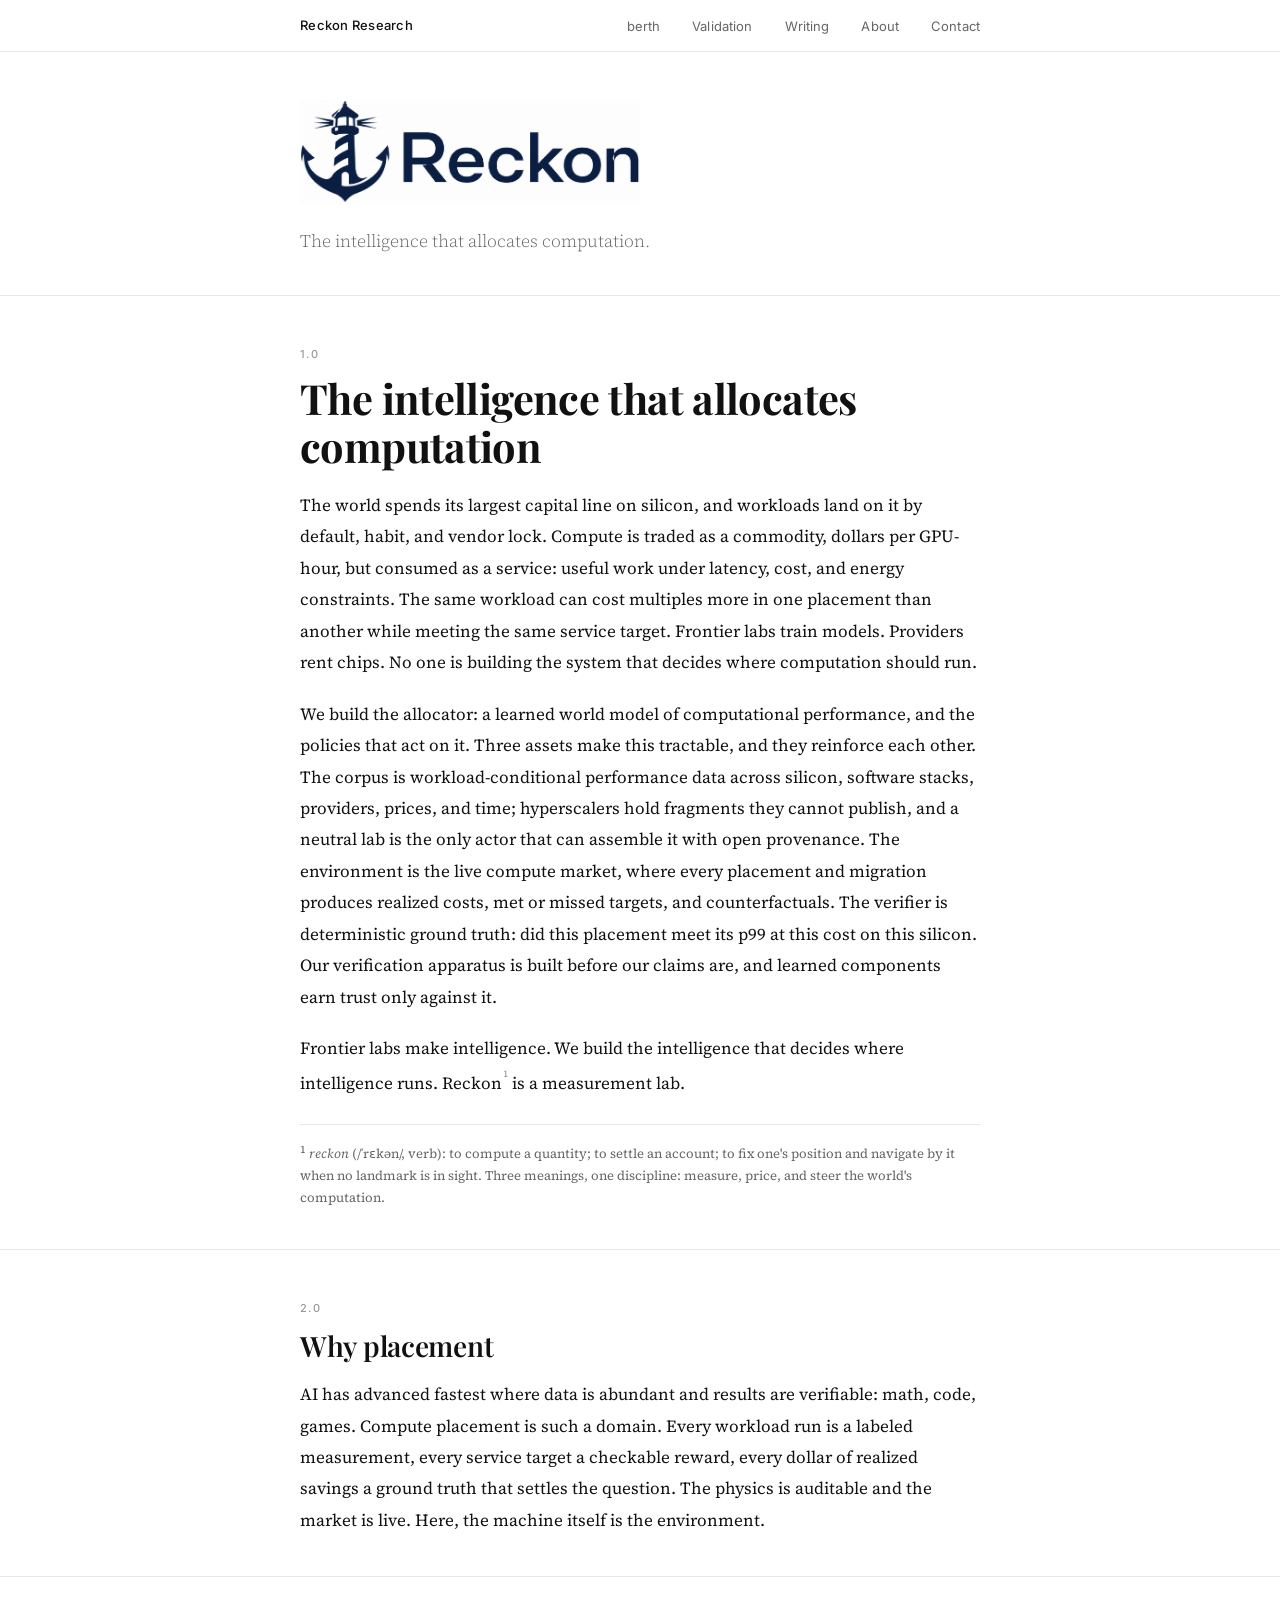
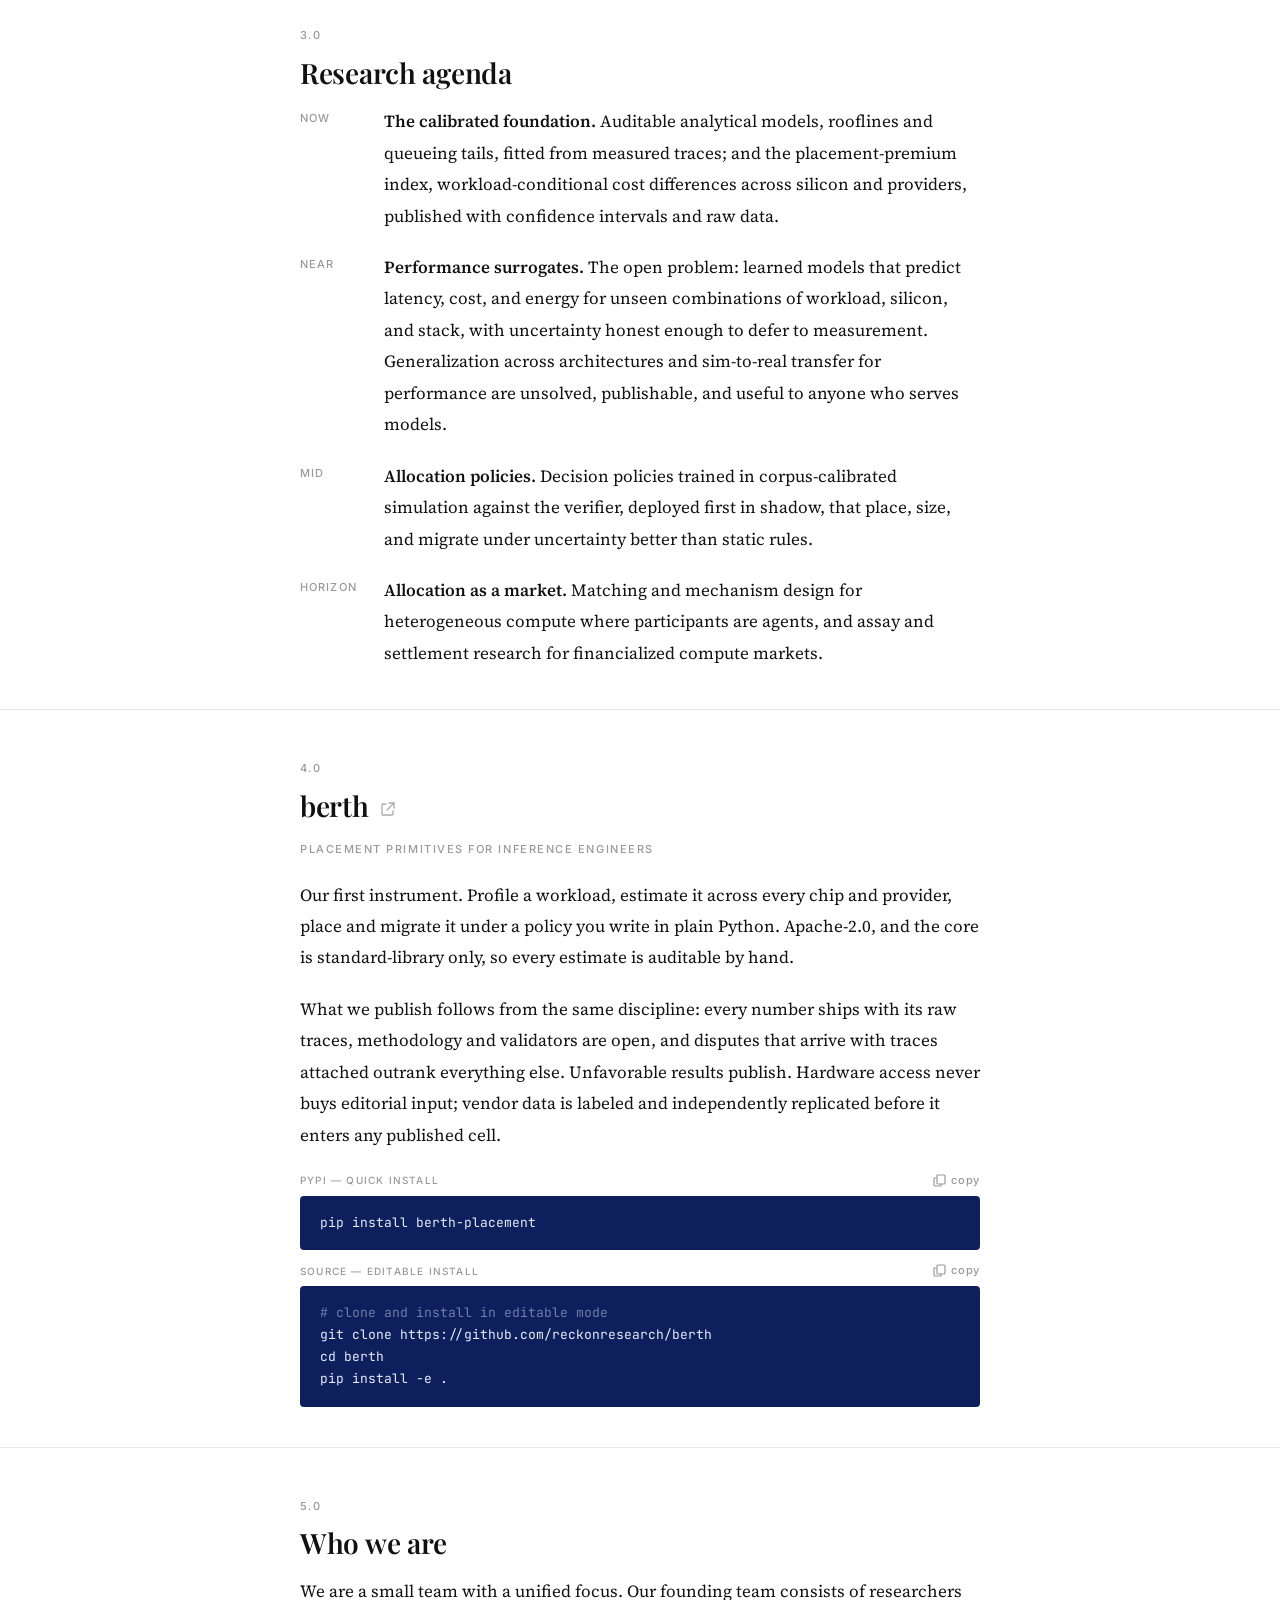
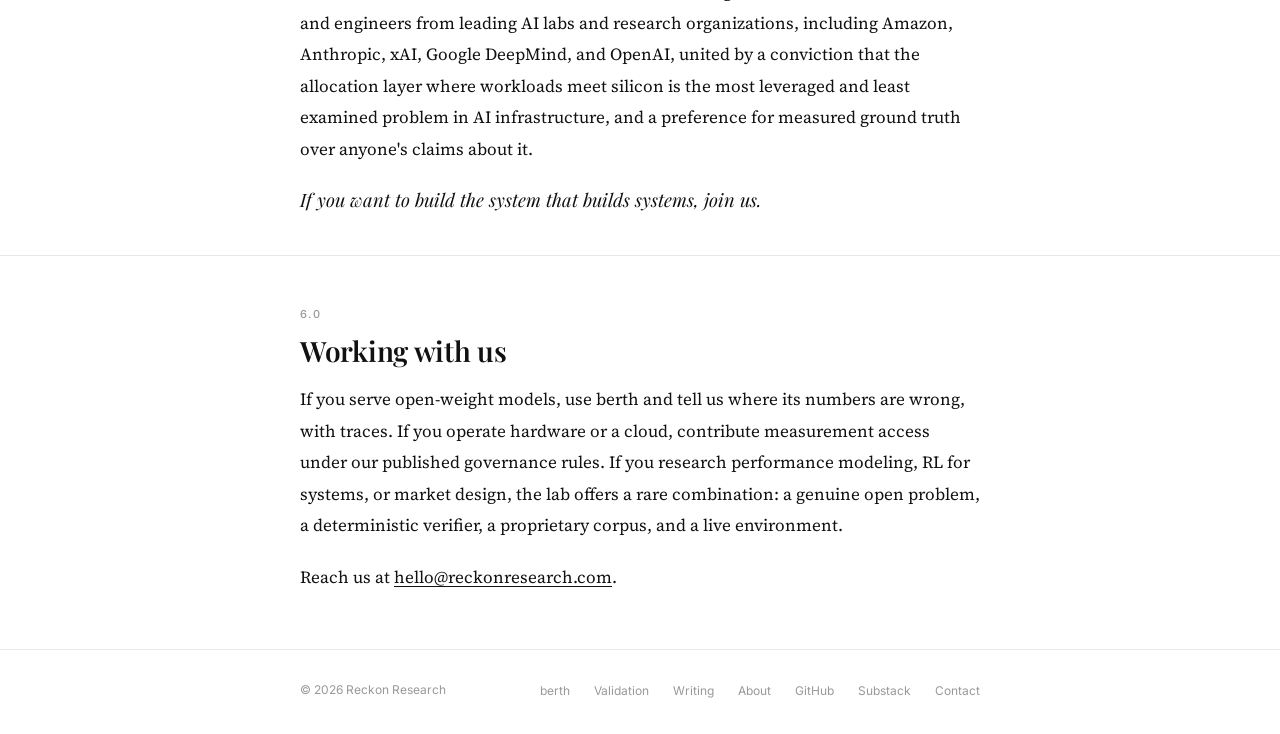
==== index.html @ d6ed519d "Add OG image (1200x630 white bg, centered logo)" ====
<!DOCTYPE html>
<html lang="en">
<head>
  <meta charset="UTF-8" />
  <meta name="viewport" content="width=device-width, initial-scale=1.0" />
  <title>Reckon Research — The intelligence that allocates computation</title>
  <meta name="description" content="Reckon Research builds the allocator: a learned world model of computational performance and the policies that act on it. We measure, price, and steer the world's computation." />
  <meta name="robots" content="index, follow" />
  <link rel="canonical" href="https://reckonresearch.com/" />

  <!-- Open Graph -->
  <meta property="og:type" content="website" />
  <meta property="og:url" content="https://reckonresearch.com/" />
  <meta property="og:title" content="Reckon Research — The intelligence that allocates computation" />
  <meta property="og:description" content="Reckon Research builds the allocator: a learned world model of computational performance and the policies that act on it." />
  <meta property="og:image" content="https://reckonresearch.com/assets/og-image.png" />
  <meta property="og:site_name" content="Reckon Research" />

  <!-- Twitter Card -->
  <meta name="twitter:card" content="summary_large_image" />
  <meta name="twitter:title" content="Reckon Research — The intelligence that allocates computation" />
  <meta name="twitter:description" content="Reckon Research builds the allocator: a learned world model of computational performance and the policies that act on it." />
  <meta name="twitter:image" content="https://reckonresearch.com/assets/og-image.png" />

  <!-- Theme color -->
  <meta name="theme-color" content="#ffffff" />

  <!-- Favicon -->
  <link rel="icon" type="image/x-icon" href="/assets/favicon.ico" />
  <link rel="icon" type="image/png" sizes="32x32" href="/assets/favicon-32.png" />
  <link rel="icon" type="image/png" sizes="16x16" href="/assets/favicon-16.png" />
  <link rel="apple-touch-icon" sizes="180x180" href="/assets/apple-touch-icon.png" />

  <!-- Stylesheet -->
  <link rel="stylesheet" href="/css/style.css" />

  <!-- JSON-LD Structured Data -->
  <script type="application/ld+json">
  {
    "@context": "https://schema.org",
    "@graph": [
      {
        "@type": "Organization",
        "@id": "https://reckonresearch.com/#organization",
        "name": "Reckon Research",
        "url": "https://reckonresearch.com/",
        "logo": {
          "@type": "ImageObject",
          "url": "https://reckonresearch.com/assets/reckon-logo.png",
          "width": 800,
          "height": 243
        },
        "description": "Reckon Research builds the allocator: a learned world model of computational performance and the policies that act on it.",
        "email": "hello@reckonresearch.com",
        "sameAs": [
          "https://github.com/reckonresearch",
          "https://reckonresearch.substack.com"
        ],
        "foundingDate": "2026",
        "knowsAbout": [
          "Compute placement",
          "AI infrastructure",
          "Machine learning systems",
          "Performance modeling",
          "Reinforcement learning for systems"
        ]
      },
      {
        "@type": "WebSite",
        "@id": "https://reckonresearch.com/#website",
        "url": "https://reckonresearch.com/",
        "name": "Reckon Research",
        "publisher": {
          "@id": "https://reckonresearch.com/#organization"
        }
      },
      {
        "@type": "WebPage",
        "@id": "https://reckonresearch.com/#webpage",
        "url": "https://reckonresearch.com/",
        "name": "Reckon Research — The intelligence that allocates computation",
        "description": "Reckon Research builds the allocator: a learned world model of computational performance and the policies that act on it.",
        "isPartOf": { "@id": "https://reckonresearch.com/#website" },
        "about": { "@id": "https://reckonresearch.com/#organization" },
        "breadcrumb": {
          "@type": "BreadcrumbList",
          "itemListElement": [
            {
              "@type": "ListItem",
              "position": 1,
              "name": "Home",
              "item": "https://reckonresearch.com/"
            }
          ]
        }
      },
      {
        "@type": "ResearchProject",
        "@id": "https://reckonresearch.com/#berth",
        "name": "berth",
        "description": "Placement primitives for inference engineers. Profile a workload, estimate it across every chip and provider, place and migrate it under a policy you write in plain Python.",
        "url": "https://github.com/reckonresearch/berth",
        "license": "https://www.apache.org/licenses/LICENSE-2.0",
        "creator": { "@id": "https://reckonresearch.com/#organization" }
      }
    ]
  }
  </script>
</head>

<body>
  <!-- Skip to content -->
  <a class="skip-link" href="#main-content">Skip to main content</a>

  <!-- Sticky horizontal nav -->
  <nav class="site-nav" aria-label="Site navigation">
    <div class="nav-inner">
      <a href="/" class="nav-brand" aria-label="Reckon Research home">Reckon Research</a>
      <ul class="nav-links" role="list">
        <li><a href="/berth/">berth</a></li>
        <li><a href="/validation/">Validation</a></li>
        <li><a href="/writing/">Writing</a></li>
        <li><a href="/about/">About</a></li>
        <li><a href="/contact/">Contact</a></li>
      </ul>
      <!-- Hamburger for mobile -->
      <button
        class="nav-hamburger"
        id="hamburger-btn"
        aria-label="Open navigation"
        aria-expanded="false"
        aria-controls="mobile-nav-overlay"
      >
        <svg id="icon-menu" width="22" height="22" viewBox="0 0 22 22" fill="none" aria-hidden="true">
          <line x1="3" y1="6" x2="19" y2="6" stroke="currentColor" stroke-width="1.5" stroke-linecap="round"/>
          <line x1="3" y1="11" x2="19" y2="11" stroke="currentColor" stroke-width="1.5" stroke-linecap="round"/>
          <line x1="3" y1="16" x2="19" y2="16" stroke="currentColor" stroke-width="1.5" stroke-linecap="round"/>
        </svg>
        <svg id="icon-close" width="22" height="22" viewBox="0 0 22 22" fill="none" aria-hidden="true" style="display:none">
          <line x1="4" y1="4" x2="18" y2="18" stroke="currentColor" stroke-width="1.5" stroke-linecap="round"/>
          <line x1="18" y1="4" x2="4" y2="18" stroke="currentColor" stroke-width="1.5" stroke-linecap="round"/>
        </svg>
      </button>
    </div>
  </nav>

  <!-- Mobile nav overlay -->
  <div id="mobile-nav-overlay" class="mobile-nav-overlay" aria-hidden="true">
    <ul class="mobile-nav-links" role="list">
      <li><a href="/berth/">berth</a></li>
      <li><a href="/validation/">Validation</a></li>
      <li><a href="/writing/">Writing</a></li>
      <li><a href="/about/">About</a></li>
      <li><a href="/contact/">Contact</a></li>
    </ul>
  </div>

  <!-- Main content -->
  <main id="main-content">

    <!-- Hero: full Reckon Research logo + mark as large hero element -->
    <div class="page-wrap">
      <div class="home-hero fade-section">
        <img
          src="/assets/reckon-logo.png"
          alt="Reckon Research"
          class="hero-logo"
          width="340"
          height="103"
        />
        <p class="hero-tagline">The intelligence that allocates computation.</p>
      </div>
    </div>

    <hr class="section-divider" />

    <!-- 1.0 Reckon Research -->
    <div class="page-wrap">
      <section id="sec-1" aria-labelledby="heading-1" class="section fade-section">
        <span class="section-label" aria-hidden="true">1.0</span>
        <h1 id="heading-1">The intelligence that allocates computation</h1>
        <div class="body-text">
          <p>The world spends its largest capital line on silicon, and workloads land on it by default, habit, and vendor lock. Compute is traded as a commodity, dollars per GPU-hour, but consumed as a service: useful work under latency, cost, and energy constraints. The same workload can cost multiples more in one placement than another while meeting the same service target. Frontier labs train models. Providers rent chips. No one is building the system that decides where computation should run.</p>
          <p>We build the allocator: a learned world model of computational performance, and the policies that act on it. Three assets make this tractable, and they reinforce each other. The corpus is workload-conditional performance data across silicon, software stacks, providers, prices, and time; hyperscalers hold fragments they cannot publish, and a neutral lab is the only actor that can assemble it with open provenance. The environment is the live compute market, where every placement and migration produces realized costs, met or missed targets, and counterfactuals. The verifier is deterministic ground truth: did this placement meet its p99 at this cost on this silicon. Our verification apparatus is built before our claims are, and learned components earn trust only against it.</p>
          <p>Frontier labs make intelligence. We build the intelligence that decides where intelligence runs. Reckon<sup><a href="#fn-1" class="footnote-ref" aria-label="Footnote 1: definition of reckon">1</a></sup> is a measurement lab.</p>
        </div>

        <aside id="fn-1" aria-label="Footnote 1" class="footnote-block">
          <p><sup aria-hidden="true">1</sup> <em>reckon</em> (/&#x02C8;r&#x025B;k&#x0259;n/, verb): to compute a quantity; to settle an account; to fix one's position and navigate by it when no landmark is in sight. Three meanings, one discipline: measure, price, and steer the world's computation.</p>
        </aside>
      </section>
    </div>

    <hr class="section-divider" />

    <!-- 2.0 Why placement -->
    <div class="page-wrap">
      <section id="sec-2" aria-labelledby="heading-2" class="section fade-section">
        <span class="section-label" aria-hidden="true">2.0</span>
        <h2 id="heading-2">Why placement</h2>
        <div class="body-text">
          <p>AI has advanced fastest where data is abundant and results are verifiable: math, code, games. Compute placement is such a domain. Every workload run is a labeled measurement, every service target a checkable reward, every dollar of realized savings a ground truth that settles the question. The physics is auditable and the market is live. Here, the machine itself is the environment.</p>
        </div>
      </section>
    </div>

    <hr class="section-divider" />

    <!-- 3.0 Research agenda -->
    <div class="page-wrap">
      <section id="sec-3" aria-labelledby="heading-3" class="section fade-section">
        <span class="section-label" aria-hidden="true">3.0</span>
        <h2 id="heading-3">Research agenda</h2>
        <dl>
          <div class="agenda-item">
            <dt class="agenda-label">Now</dt>
            <dd class="agenda-body"><p><strong>The calibrated foundation.</strong> Auditable analytical models, rooflines and queueing tails, fitted from measured traces; and the placement-premium index, workload-conditional cost differences across silicon and providers, published with confidence intervals and raw data.</p></dd>
          </div>
          <div class="agenda-item">
            <dt class="agenda-label">Near</dt>
            <dd class="agenda-body"><p><strong>Performance surrogates.</strong> The open problem: learned models that predict latency, cost, and energy for unseen combinations of workload, silicon, and stack, with uncertainty honest enough to defer to measurement. Generalization across architectures and sim-to-real transfer for performance are unsolved, publishable, and useful to anyone who serves models.</p></dd>
          </div>
          <div class="agenda-item">
            <dt class="agenda-label">Mid</dt>
            <dd class="agenda-body"><p><strong>Allocation policies.</strong> Decision policies trained in corpus-calibrated simulation against the verifier, deployed first in shadow, that place, size, and migrate under uncertainty better than static rules.</p></dd>
          </div>
          <div class="agenda-item">
            <dt class="agenda-label">Horizon</dt>
            <dd class="agenda-body"><p><strong>Allocation as a market.</strong> Matching and mechanism design for heterogeneous compute where participants are agents, and assay and settlement research for financialized compute markets.</p></dd>
          </div>
        </dl>
      </section>
    </div>

    <hr class="section-divider" />

    <!-- 4.0 berth -->
    <div class="page-wrap">
      <section id="sec-4" aria-labelledby="heading-4" class="section fade-section">
        <span class="section-label" aria-hidden="true">4.0</span>
        <h2 id="heading-4">
          <a
            href="https://github.com/reckonresearch/berth"
            target="_blank"
            rel="noopener noreferrer"
            aria-label="berth on GitHub (opens in new tab)"
            style="text-decoration:none; color:inherit; display:inline-flex; align-items:baseline; gap:6px;"
          >
            berth
            <svg class="ext-icon" width="16" height="16" viewBox="0 0 16 16" fill="none" aria-hidden="true">
              <path d="M6 3H3a1 1 0 00-1 1v9a1 1 0 001 1h9a1 1 0 001-1v-3" stroke="currentColor" stroke-width="1.3" stroke-linecap="round"/>
              <path d="M9 2h5v5" stroke="currentColor" stroke-width="1.3" stroke-linecap="round" stroke-linejoin="round"/>
              <line x1="14" y1="2" x2="7" y2="9" stroke="currentColor" stroke-width="1.3" stroke-linecap="round"/>
            </svg>
          </a>
        </h2>
        <span class="berth-subtitle">Placement primitives for inference engineers</span>
        <div class="body-text">
          <p>Our first instrument. Profile a workload, estimate it across every chip and provider, place and migrate it under a policy you write in plain Python. Apache-2.0, and the core is standard-library only, so every estimate is auditable by hand.</p>
          <p>What we publish follows from the same discipline: every number ships with its raw traces, methodology and validators are open, and disputes that arrive with traces attached outrank everything else. Unfavorable results publish. Hardware access never buys editorial input; vendor data is labeled and independently replicated before it enters any published cell.</p>
        </div>

        <!-- PyPI install -->
        <div class="install-group">
          <div class="install-header">
            <span class="install-label">PyPI — Quick Install</span>
            <button
              class="copy-btn"
              aria-label="Copy pip install command"
              data-copy="pip install berth-placement"
            >
              <svg width="13" height="13" viewBox="0 0 13 13" fill="none" aria-hidden="true">
                <rect x="4" y="1" width="8" height="9" rx="1" stroke="currentColor" stroke-width="1.2"/>
                <path d="M1 4h2M1 4v7a1 1 0 001 1h6v-2" stroke="currentColor" stroke-width="1.2" stroke-linecap="round"/>
              </svg>
              <span class="copy-label">copy</span>
            </button>
          </div>
          <code class="terminal-block" aria-label="pip install berth-placement">pip install berth-placement</code>
        </div>

        <!-- Source install -->
        <div class="install-group">
          <div class="install-header">
            <span class="install-label">Source — Editable Install</span>
            <button
              class="copy-btn"
              aria-label="Copy source install commands"
              data-copy="# clone and install in editable mode&#10;git clone https://github.com/reckonresearch/berth&#10;cd berth&#10;pip install -e ."
            >
              <svg width="13" height="13" viewBox="0 0 13 13" fill="none" aria-hidden="true">
                <rect x="4" y="1" width="8" height="9" rx="1" stroke="currentColor" stroke-width="1.2"/>
                <path d="M1 4h2M1 4v7a1 1 0 001 1h6v-2" stroke="currentColor" stroke-width="1.2" stroke-linecap="round"/>
              </svg>
              <span class="copy-label">copy</span>
            </button>
          </div>
          <code class="terminal-block" aria-label="Clone and install berth from source"><span class="terminal-comment"># clone and install in editable mode</span>
git clone https://github.com/reckonresearch/berth
cd berth
pip install -e .</code>
        </div>
      </section>
    </div>

    <hr class="section-divider" />

    <!-- 5.0 Who we are -->
    <div class="page-wrap">
      <section id="sec-5" aria-labelledby="heading-5" class="section fade-section">
        <span class="section-label" aria-hidden="true">5.0</span>
        <h2 id="heading-5">Who we are</h2>
        <div class="body-text">
          <p>We are a small team with a unified focus. Our founding team consists of researchers and engineers from leading AI labs and research organizations, including Amazon, Anthropic, xAI, Google DeepMind, and OpenAI, united by a conviction that the allocation layer where workloads meet silicon is the most leveraged and least examined problem in AI infrastructure, and a preference for measured ground truth over anyone's claims about it.</p>
          <p class="pull-quote">If you want to build the system that builds systems, join us.</p>
        </div>
      </section>
    </div>

    <hr class="section-divider" />

    <!-- 6.0 Working with us -->
    <div class="page-wrap">
      <section id="sec-6" aria-labelledby="heading-6" class="section fade-section">
        <span class="section-label" aria-hidden="true">6.0</span>
        <h2 id="heading-6">Working with us</h2>
        <div class="body-text">
          <p>If you serve open-weight models, use berth and tell us where its numbers are wrong, with traces. If you operate hardware or a cloud, contribute measurement access under our published governance rules. If you research performance modeling, RL for systems, or market design, the lab offers a rare combination: a genuine open problem, a deterministic verifier, a proprietary corpus, and a live environment.</p>
          <p>Reach us at <a href="mailto:hello@reckonresearch.com" style="text-decoration:underline; text-underline-offset:3px;">hello@reckonresearch.com</a>.</p>
        </div>
      </section>
    </div>

    <!-- Footer -->
    <footer class="site-footer" role="contentinfo">
      <div class="footer-inner">
        <p class="footer-copy">&#169; 2026 Reckon Research</p>
        <ul class="footer-links">
          <li><a href="/berth/">berth</a></li>
          <li><a href="/validation/">Validation</a></li>
          <li><a href="/writing/">Writing</a></li>
          <li><a href="/about/">About</a></li>
          <li><a href="https://github.com/reckonresearch/berth" target="_blank" rel="noopener noreferrer">GitHub</a></li>
          <li><a href="https://reckonresearch.substack.com" target="_blank" rel="noopener noreferrer">Substack</a></li>
          <li><a href="mailto:hello@reckonresearch.com">Contact</a></li>
        </ul>
      </div>
    </footer>

  </main>

  <script src="/js/site.js"></script>
</body>
</html>
---- css/style.css ----
/*
 * Reckon Research — Static Site Stylesheet
 * Design: Thinking Machines style
 * Pure white background, near-black text, horizontal sticky nav
 * Centered single column, humanist serif typography, no dark mode
 * Fonts: Playfair Display (headings) + Source Serif 4 (body) + JetBrains Mono (code)
 */

/* ── Google Fonts ── */
@import url('https://fonts.googleapis.com/css2?family=Playfair+Display:ital,wght@0,400;0,600;0,700;1,400;1,600&family=Source+Serif+4:ital,wght@0,300;0,400;0,600;1,300;1,400&family=JetBrains+Mono:wght@400&family=Inter:wght@400;500&display=swap');

/* ── CSS Variables ── */
:root {
  --bg:              #ffffff;
  --fg:              #111111;
  --fg-muted:        #666666;
  --fg-subtle:       #999999;
  --divider:         #e8e8e8;
  --nav-height:      52px;
  --content-max:     680px;
  --page-pad:        clamp(1.25rem, 5vw, 4rem);
  --navy:            #0D1F5C;
  --terminal-bg:     #0D1F5C;
  --terminal-text:   #E8EDF8;
  --terminal-comment:#6B7FA8;
  --copy-btn:        #999999;
  --copy-done:       #4A9B6F;
}

/* ── Reset & Base ── */
*, *::before, *::after { box-sizing: border-box; margin: 0; padding: 0; }

html {
  scroll-behavior: smooth;
  -webkit-text-size-adjust: 100%;
}

body {
  background-color: var(--bg);
  color: var(--fg);
  font-family: 'Source Serif 4', Georgia, serif;
  font-size: 17px;
  line-height: 1.85;
}

img { max-width: 100%; height: auto; display: block; }

a {
  color: inherit;
  text-decoration: none;
}
a:hover { text-decoration: underline; }
a:focus-visible {
  outline: 2px solid var(--navy);
  outline-offset: 2px;
  border-radius: 2px;
}

/* ── Skip link ── */
.skip-link {
  position: absolute;
  left: -9999px;
  top: auto;
  width: 1px;
  height: 1px;
  overflow: hidden;
}
.skip-link:focus {
  position: fixed;
  top: 8px;
  left: 8px;
  width: auto;
  height: auto;
  padding: 6px 12px;
  background: var(--navy);
  color: #fff;
  font-family: 'Inter', sans-serif;
  font-size: 13px;
  border-radius: 4px;
  z-index: 9999;
  overflow: visible;
}

/* ── Sticky horizontal nav ── */
.site-nav {
  position: sticky;
  top: 0;
  z-index: 100;
  background: var(--bg);
  border-bottom: 1px solid var(--divider);
  height: var(--nav-height);
}

.nav-inner {
  max-width: calc(var(--content-max) + 2 * var(--page-pad));
  margin: 0 auto;
  padding: 0 var(--page-pad);
  height: 100%;
  display: flex;
  align-items: center;
  justify-content: space-between;
}

/* Left side: small wordmark in nav */
.nav-brand {
  font-family: 'Inter', sans-serif;
  font-size: 13px;
  font-weight: 500;
  letter-spacing: 0.02em;
  color: var(--fg);
  text-decoration: none;
  white-space: nowrap;
}
.nav-brand:hover { text-decoration: none; opacity: 0.7; }

/* Right side: nav links */
.nav-links {
  display: flex;
  align-items: center;
  gap: 2rem;
  list-style: none;
}

.nav-links a {
  font-family: 'Inter', sans-serif;
  font-size: 13px;
  font-weight: 400;
  color: var(--fg-muted);
  text-decoration: none;
  letter-spacing: 0.01em;
  transition: color 120ms ease;
}
.nav-links a:hover { color: var(--fg); text-decoration: none; }
.nav-links a.active { color: var(--fg); }

/* Hamburger — hidden on desktop */
.nav-hamburger {
  display: none;
  background: none;
  border: none;
  cursor: pointer;
  color: var(--fg);
  padding: 4px;
  align-items: center;
  justify-content: center;
}
.nav-hamburger:focus-visible { outline: 2px solid var(--navy); outline-offset: 2px; border-radius: 2px; }

/* ── Mobile nav overlay ── */
.mobile-nav-overlay {
  display: none;
  position: fixed;
  inset: 0;
  top: var(--nav-height);
  z-index: 90;
  background: var(--bg);
  padding: 2rem var(--page-pad);
  overflow-y: auto;
}
.mobile-nav-overlay.open { display: block; }

.mobile-nav-links {
  list-style: none;
  display: flex;
  flex-direction: column;
  gap: 0;
}
.mobile-nav-links li a {
  display: block;
  font-family: 'Inter', sans-serif;
  font-size: 16px;
  font-weight: 400;
  color: var(--fg);
  padding: 0.75rem 0;
  border-bottom: 1px solid var(--divider);
  text-decoration: none;
}
.mobile-nav-links li a:hover { color: var(--fg-muted); text-decoration: none; }

/* ── Page wrapper ── */
.page-wrap {
  max-width: calc(var(--content-max) + 2 * var(--page-pad));
  margin: 0 auto;
  padding: 0 var(--page-pad);
}

/* ── Homepage hero ── */
.home-hero {
  padding: 3rem 0 2.5rem;
  text-align: left;
}

.hero-logo {
  width: auto;
  max-width: 340px;
  height: auto;
  display: block;
  margin-bottom: 1.5rem;
}

.hero-mark {
  width: 64px;
  height: 64px;
  object-fit: contain;
  display: block;
  margin-bottom: 1.5rem;
}

.hero-tagline {
  font-family: 'Source Serif 4', Georgia, serif;
  font-size: clamp(1rem, 2vw, 1.1rem);
  font-weight: 300;
  color: var(--fg-muted);
  line-height: 1.6;
  max-width: 520px;
}

/* ── Content sections ── */
.section {
  padding: 3rem 0 2.5rem;
}

.section-divider {
  border: none;
  border-top: 1px solid var(--divider);
  margin: 0;
}

/* ── Typography ── */
h1 {
  font-family: 'Playfair Display', Georgia, serif;
  font-size: clamp(1.9rem, 4vw, 2.6rem);
  font-weight: 700;
  line-height: 1.15;
  letter-spacing: -0.015em;
  color: var(--fg);
  margin-bottom: 1.25rem;
}

h2 {
  font-family: 'Playfair Display', Georgia, serif;
  font-size: clamp(1.4rem, 3vw, 1.75rem);
  font-weight: 600;
  line-height: 1.25;
  letter-spacing: -0.01em;
  color: var(--fg);
  margin-bottom: 1rem;
}

h3 {
  font-family: 'Source Serif 4', Georgia, serif;
  font-size: 1.05rem;
  font-weight: 600;
  line-height: 1.4;
  color: var(--fg);
  margin-bottom: 0.75rem;
}

p { color: var(--fg); }
p + p { margin-top: 1.25rem; }

em { font-style: italic; }
strong { font-weight: 600; }

/* ── Section label (small caps above heading) ── */
.section-label {
  display: block;
  font-family: 'Inter', sans-serif;
  font-size: 11px;
  font-weight: 500;
  letter-spacing: 0.12em;
  text-transform: uppercase;
  color: var(--fg-subtle);
  margin-bottom: 0.6rem;
}

/* ── Body text container ── */
.body-text p + p { margin-top: 1.25rem; }

/* ── Footnotes ── */
.footnote-ref {
  font-size: 0.7em;
  vertical-align: super;
  text-decoration: none;
  color: var(--fg-subtle);
  margin-left: 1px;
}
.footnote-ref:hover { color: var(--fg); }

.footnote-block {
  margin-top: 1.5rem;
  padding-top: 1rem;
  border-top: 1px solid var(--divider);
}
.footnote-block p {
  font-family: 'Source Serif 4', Georgia, serif;
  font-size: 13px;
  line-height: 1.7;
  color: var(--fg-muted);
}

/* ── Research agenda list ── */
.agenda-list { list-style: none; }
.agenda-item {
  display: flex;
  gap: 1.25rem;
  margin-bottom: 1.25rem;
}
.agenda-item:last-child { margin-bottom: 0; }

.agenda-label {
  flex-shrink: 0;
  width: 4rem;
  padding-top: 2px;
  font-family: 'Inter', sans-serif;
  font-size: 11px;
  font-weight: 500;
  letter-spacing: 0.1em;
  text-transform: uppercase;
  color: var(--fg-subtle);
}

.agenda-body { color: var(--fg); }

/* ── Terminal / install blocks ── */
.install-group { margin-top: 1.25rem; }
.install-group + .install-group { margin-top: 0.75rem; }

.install-header {
  display: flex;
  align-items: center;
  justify-content: space-between;
  margin-bottom: 6px;
}

.install-label {
  font-family: 'Inter', sans-serif;
  font-size: 10px;
  font-weight: 500;
  letter-spacing: 0.12em;
  text-transform: uppercase;
  color: var(--fg-subtle);
}

.terminal-block {
  display: block;
  background-color: var(--terminal-bg);
  color: var(--terminal-text);
  font-family: 'JetBrains Mono', 'Fira Code', monospace;
  font-size: 13px;
  line-height: 1.7;
  padding: 1rem 1.25rem;
  border-radius: 4px;
  white-space: pre;
  overflow-x: auto;
}

.terminal-comment { color: var(--terminal-comment); }

/* ── Copy button ── */
.copy-btn {
  display: inline-flex;
  align-items: center;
  gap: 5px;
  background: none;
  border: none;
  cursor: pointer;
  font-family: 'Inter', sans-serif;
  font-size: 11px;
  font-weight: 500;
  letter-spacing: 0.06em;
  color: var(--copy-btn);
  padding: 0;
  line-height: 1;
  transition: color 150ms ease, transform 100ms ease;
}
.copy-btn:hover { color: var(--fg); }
.copy-btn:active { transform: scale(0.96); }
.copy-btn:focus-visible { outline: 2px solid var(--navy); outline-offset: 2px; border-radius: 2px; }
.copy-btn.done { color: var(--copy-done); }

/* ── Pull quote ── */
.pull-quote {
  font-family: 'Playfair Display', Georgia, serif;
  font-size: 1.15rem;
  font-weight: 400;
  font-style: italic;
  color: var(--fg);
  margin-top: 1.25rem;
  line-height: 1.6;
}

/* ── External link icon ── */
.ext-icon {
  display: inline-block;
  vertical-align: middle;
  margin-left: 5px;
  margin-bottom: 2px;
  opacity: 0.35;
  transition: opacity 150ms ease;
}
a:hover .ext-icon { opacity: 0.65; }

/* ── Berth subtitle ── */
.berth-subtitle {
  font-family: 'Inter', sans-serif;
  font-size: 11px;
  font-weight: 500;
  letter-spacing: 0.14em;
  text-transform: uppercase;
  color: var(--fg-subtle);
  margin-bottom: 1.25rem;
  display: block;
}

/* ── Inline code ── */
code {
  font-family: 'JetBrains Mono', 'Fira Code', monospace;
  font-size: 0.85em;
  background: #f4f4f4;
  padding: 2px 5px;
  border-radius: 3px;
}

/* ── Horizontal rule ── */
hr {
  border: none;
  border-top: 1px solid var(--divider);
  margin: 1.5rem 0;
}

/* ── Footer ── */
.site-footer {
  border-top: 1px solid var(--divider);
  padding: 1.5rem 0 1.75rem;
  margin-top: 1rem;
}

.footer-inner {
  max-width: calc(var(--content-max) + 2 * var(--page-pad));
  margin: 0 auto;
  padding: 0 var(--page-pad);
  display: flex;
  flex-wrap: wrap;
  align-items: center;
  justify-content: space-between;
  gap: 1rem;
}

.footer-copy {
  font-family: 'Inter', sans-serif;
  font-size: 12px;
  color: var(--fg-subtle);
}

.footer-links {
  display: flex;
  gap: 1.5rem;
  list-style: none;
  flex-wrap: wrap;
}

.footer-links a {
  font-family: 'Inter', sans-serif;
  font-size: 12px;
  color: var(--fg-subtle);
  text-decoration: none;
  transition: color 150ms ease;
}
.footer-links a:hover { color: var(--fg); text-decoration: none; }

/* ── Fade-in animation ── */
@media (prefers-reduced-motion: no-preference) {
  .fade-section {
    opacity: 0;
    transform: translateY(12px);
    transition: opacity 450ms ease, transform 450ms ease;
  }
  .fade-section.visible {
    opacity: 1;
    transform: translateY(0);
  }
}

/* ── Responsive ── */
@media (max-width: 768px) {
  .nav-links { display: none; }
  .nav-hamburger { display: flex; }

  .home-hero { padding: 2rem 0 1.75rem; }
  .hero-logo { max-width: 240px; }

  .section { padding: 2.25rem 0 2rem; }
}

@media (max-width: 480px) {
  .hero-logo { max-width: 200px; }
  body { font-size: 16px; }
}
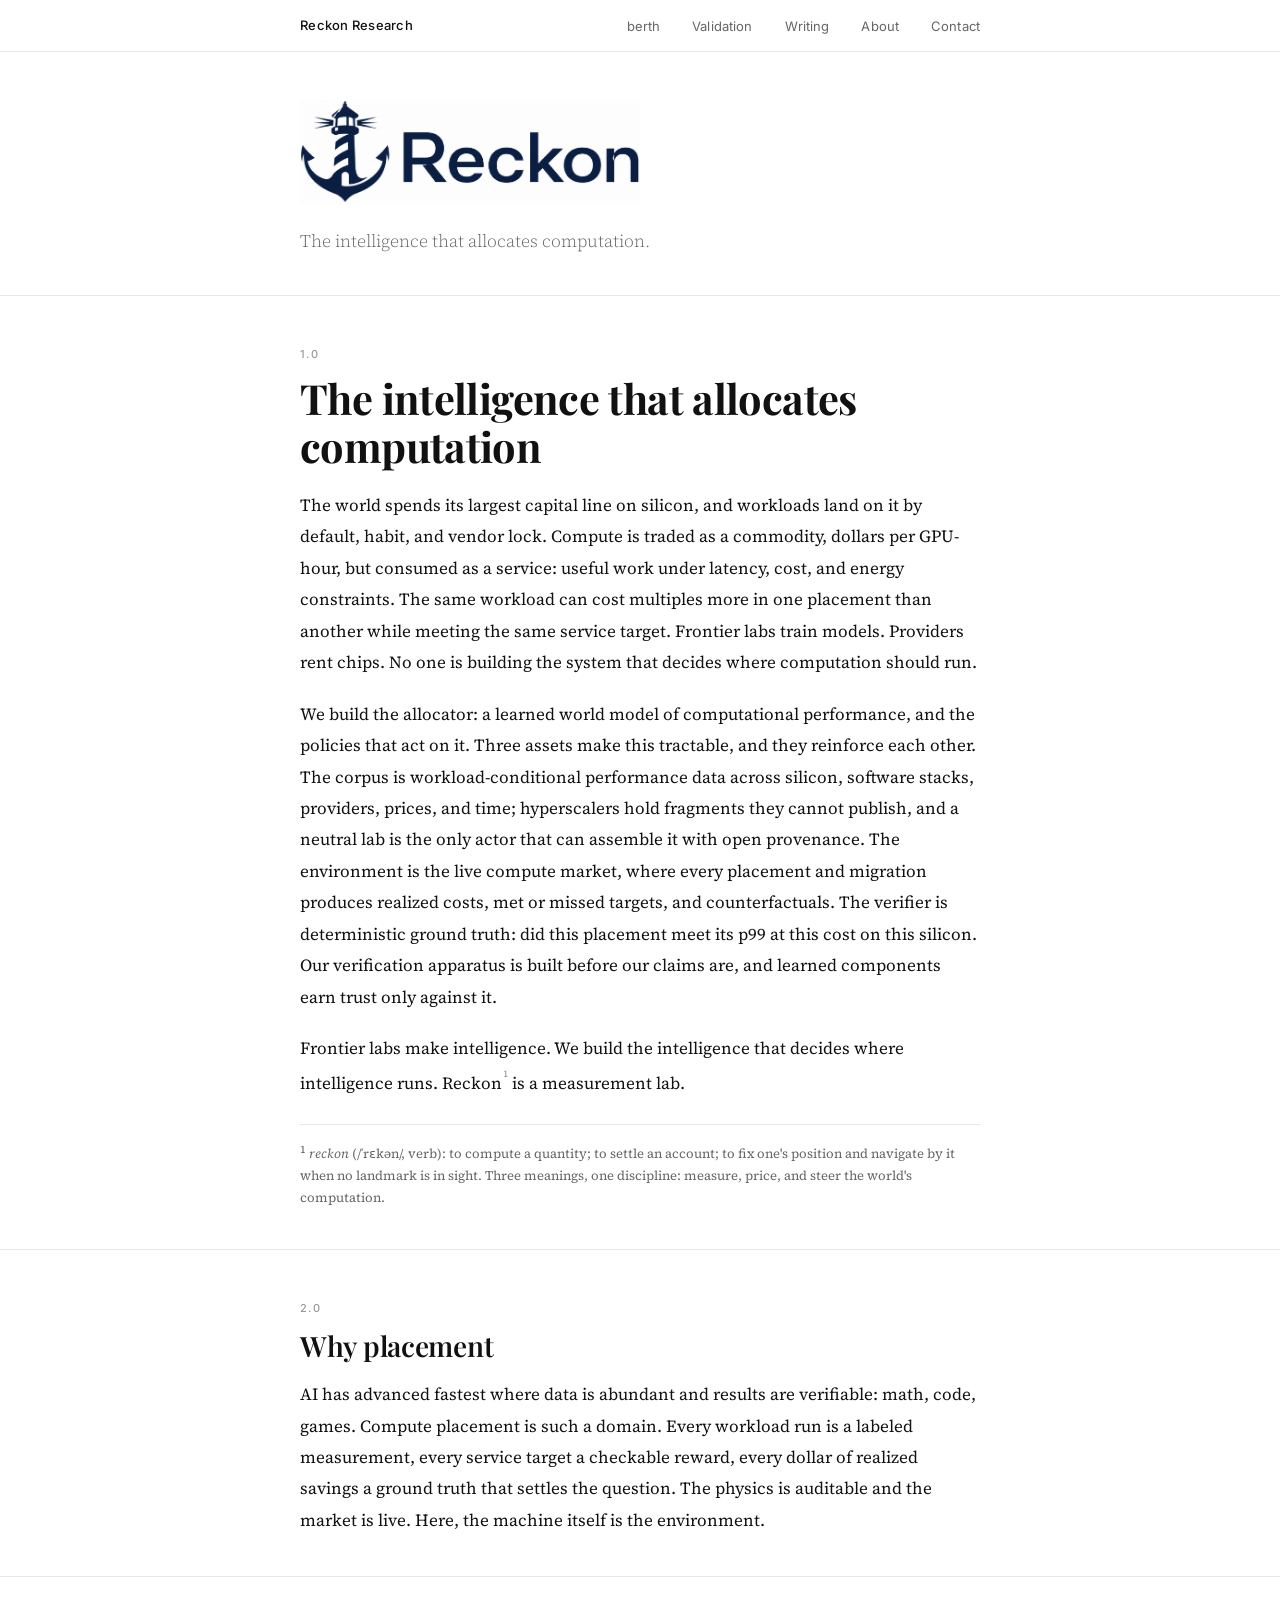
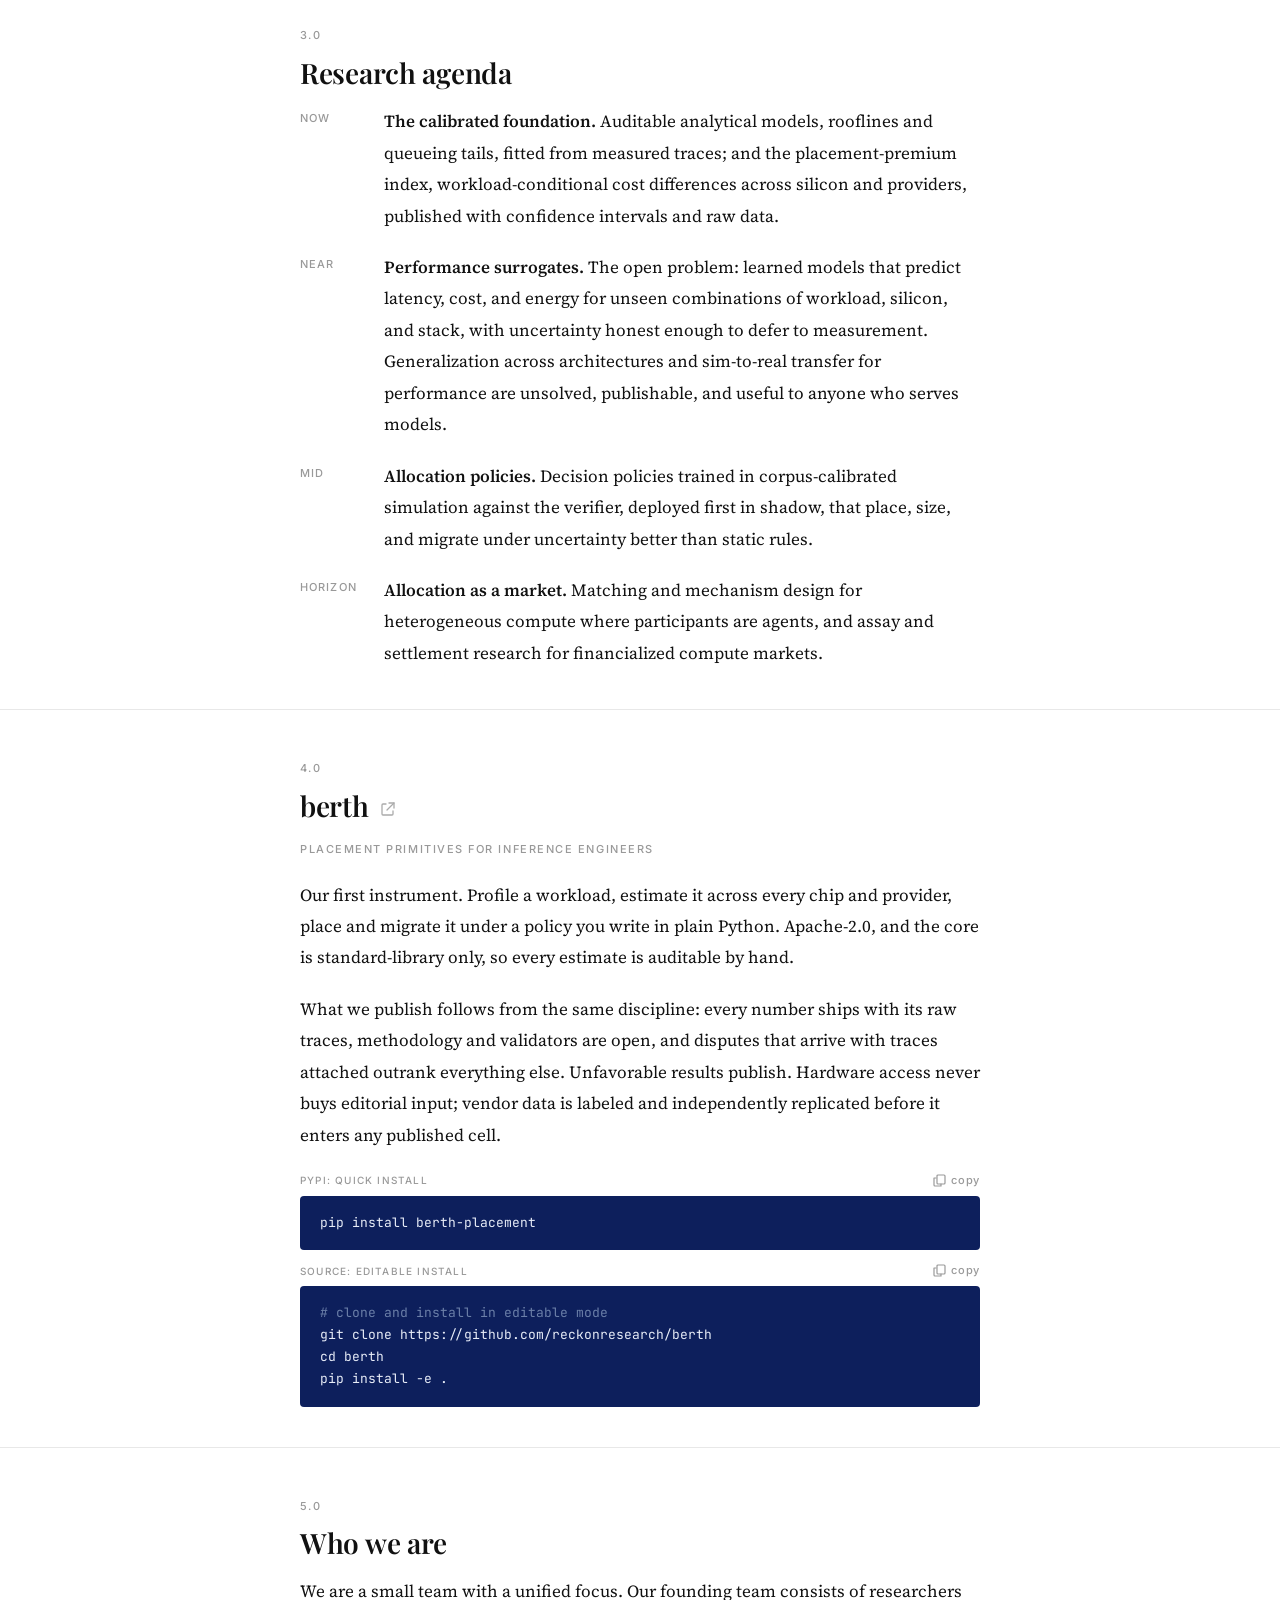
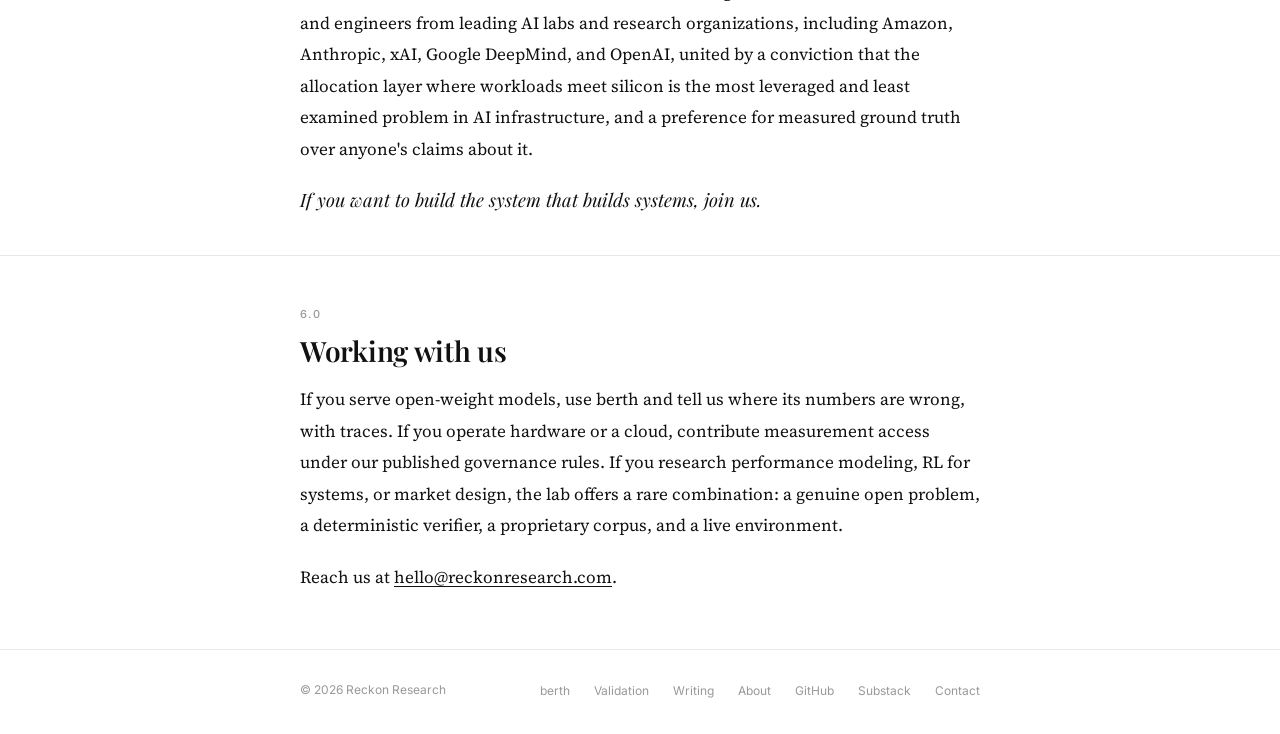
==== commit 58137457: "fix(site): berth OG image, multi-size favicon, remove em-dashes The berth page pointed og:image at t" ====
--- a/index.html
+++ b/index.html
@@ -3,7 +3,7 @@
 <head>
   <meta charset="UTF-8" />
   <meta name="viewport" content="width=device-width, initial-scale=1.0" />
-  <title>Reckon Research — The intelligence that allocates computation</title>
+  <title>Reckon Research | The intelligence that allocates computation</title>
   <meta name="description" content="Reckon Research builds the allocator: a learned world model of computational performance and the policies that act on it. We measure, price, and steer the world's computation." />
   <meta name="robots" content="index, follow" />
   <link rel="canonical" href="https://reckonresearch.com/" />
@@ -11,14 +11,14 @@
   <!-- Open Graph -->
   <meta property="og:type" content="website" />
   <meta property="og:url" content="https://reckonresearch.com/" />
-  <meta property="og:title" content="Reckon Research — The intelligence that allocates computation" />
+  <meta property="og:title" content="Reckon Research | The intelligence that allocates computation" />
   <meta property="og:description" content="Reckon Research builds the allocator: a learned world model of computational performance and the policies that act on it." />
   <meta property="og:image" content="https://reckonresearch.com/assets/og-image.png" />
   <meta property="og:site_name" content="Reckon Research" />
 
   <!-- Twitter Card -->
   <meta name="twitter:card" content="summary_large_image" />
-  <meta name="twitter:title" content="Reckon Research — The intelligence that allocates computation" />
+  <meta name="twitter:title" content="Reckon Research | The intelligence that allocates computation" />
   <meta name="twitter:description" content="Reckon Research builds the allocator: a learned world model of computational performance and the policies that act on it." />
   <meta name="twitter:image" content="https://reckonresearch.com/assets/og-image.png" />
 
@@ -78,7 +78,7 @@
         "@type": "WebPage",
         "@id": "https://reckonresearch.com/#webpage",
         "url": "https://reckonresearch.com/",
-        "name": "Reckon Research — The intelligence that allocates computation",
+        "name": "Reckon Research | The intelligence that allocates computation",
         "description": "Reckon Research builds the allocator: a learned world model of computational performance and the policies that act on it.",
         "isPartOf": { "@id": "https://reckonresearch.com/#website" },
         "about": { "@id": "https://reckonresearch.com/#organization" },
@@ -263,7 +263,7 @@
         <!-- PyPI install -->
         <div class="install-group">
           <div class="install-header">
-            <span class="install-label">PyPI — Quick Install</span>
+            <span class="install-label">PyPI: quick install</span>
             <button
               class="copy-btn"
               aria-label="Copy pip install command"
@@ -282,7 +282,7 @@
         <!-- Source install -->
         <div class="install-group">
           <div class="install-header">
-            <span class="install-label">Source — Editable Install</span>
+            <span class="install-label">Source: editable install</span>
             <button
               class="copy-btn"
               aria-label="Copy source install commands"
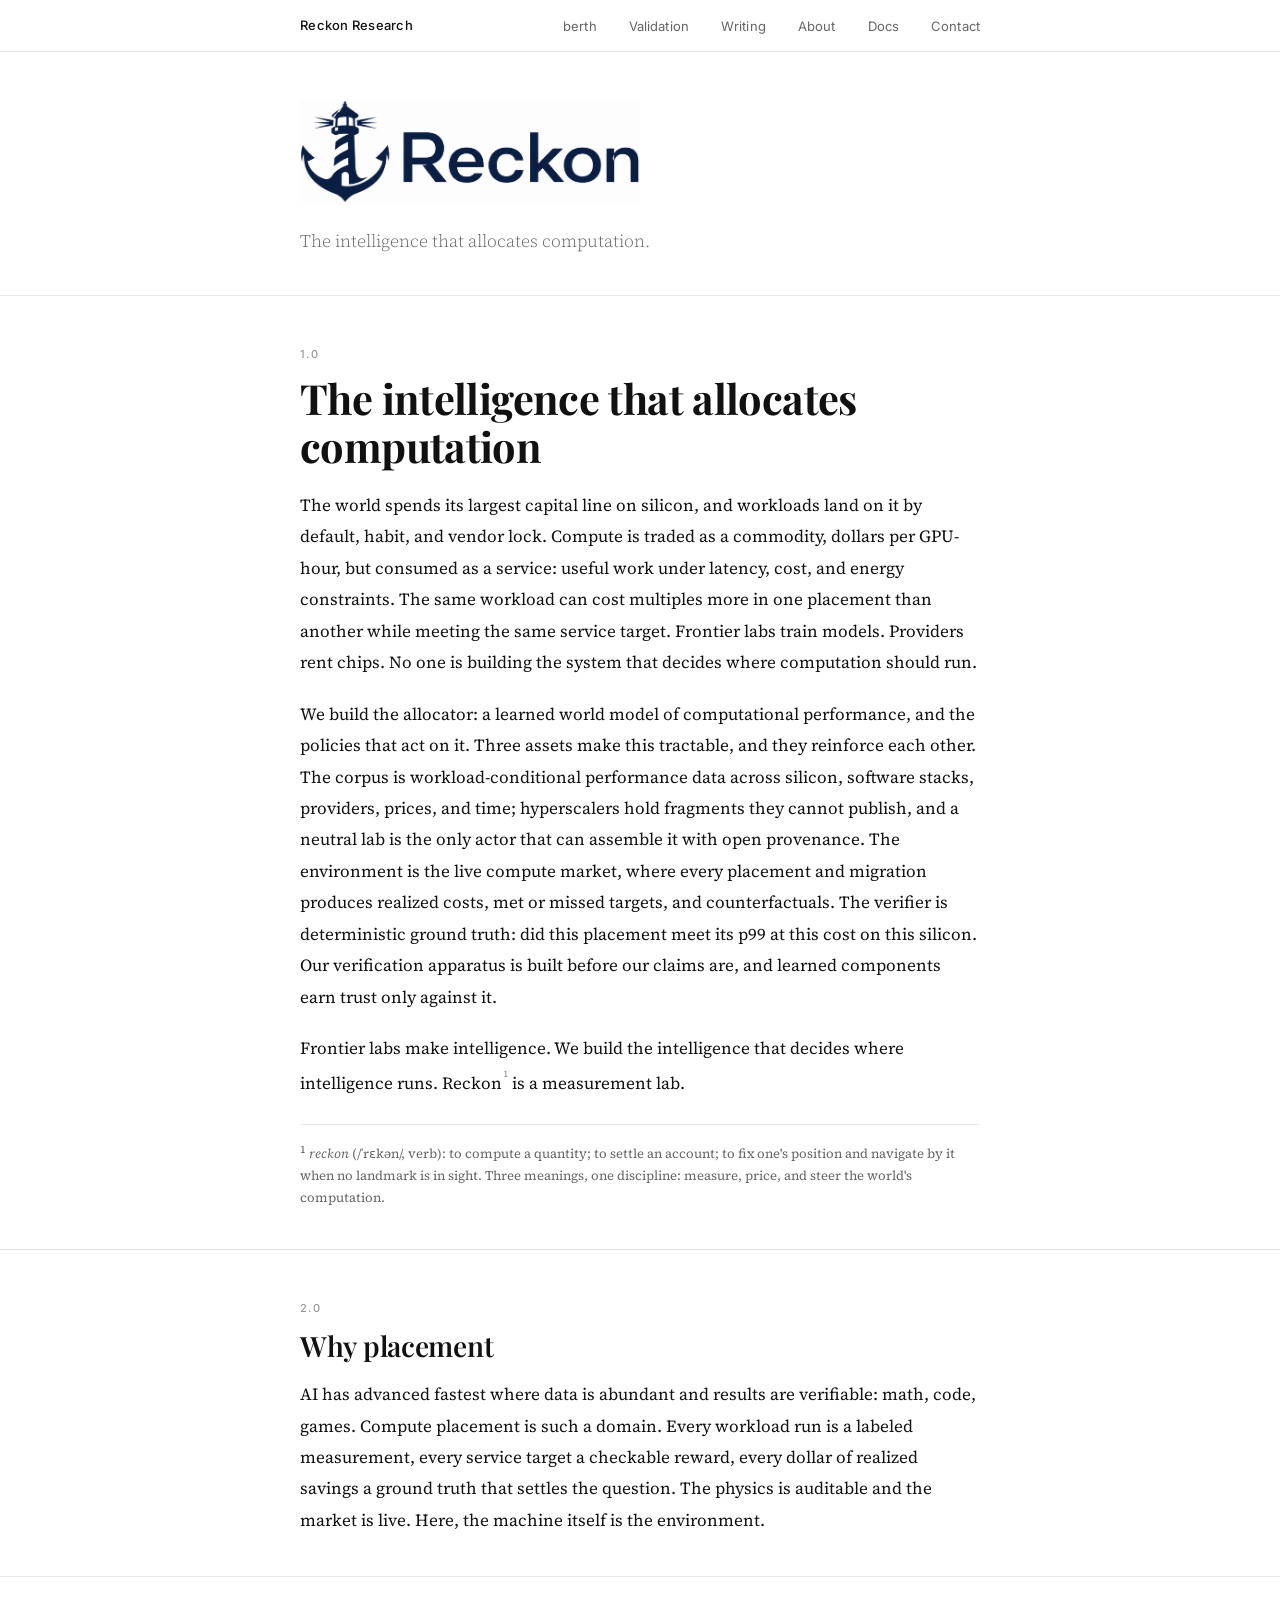
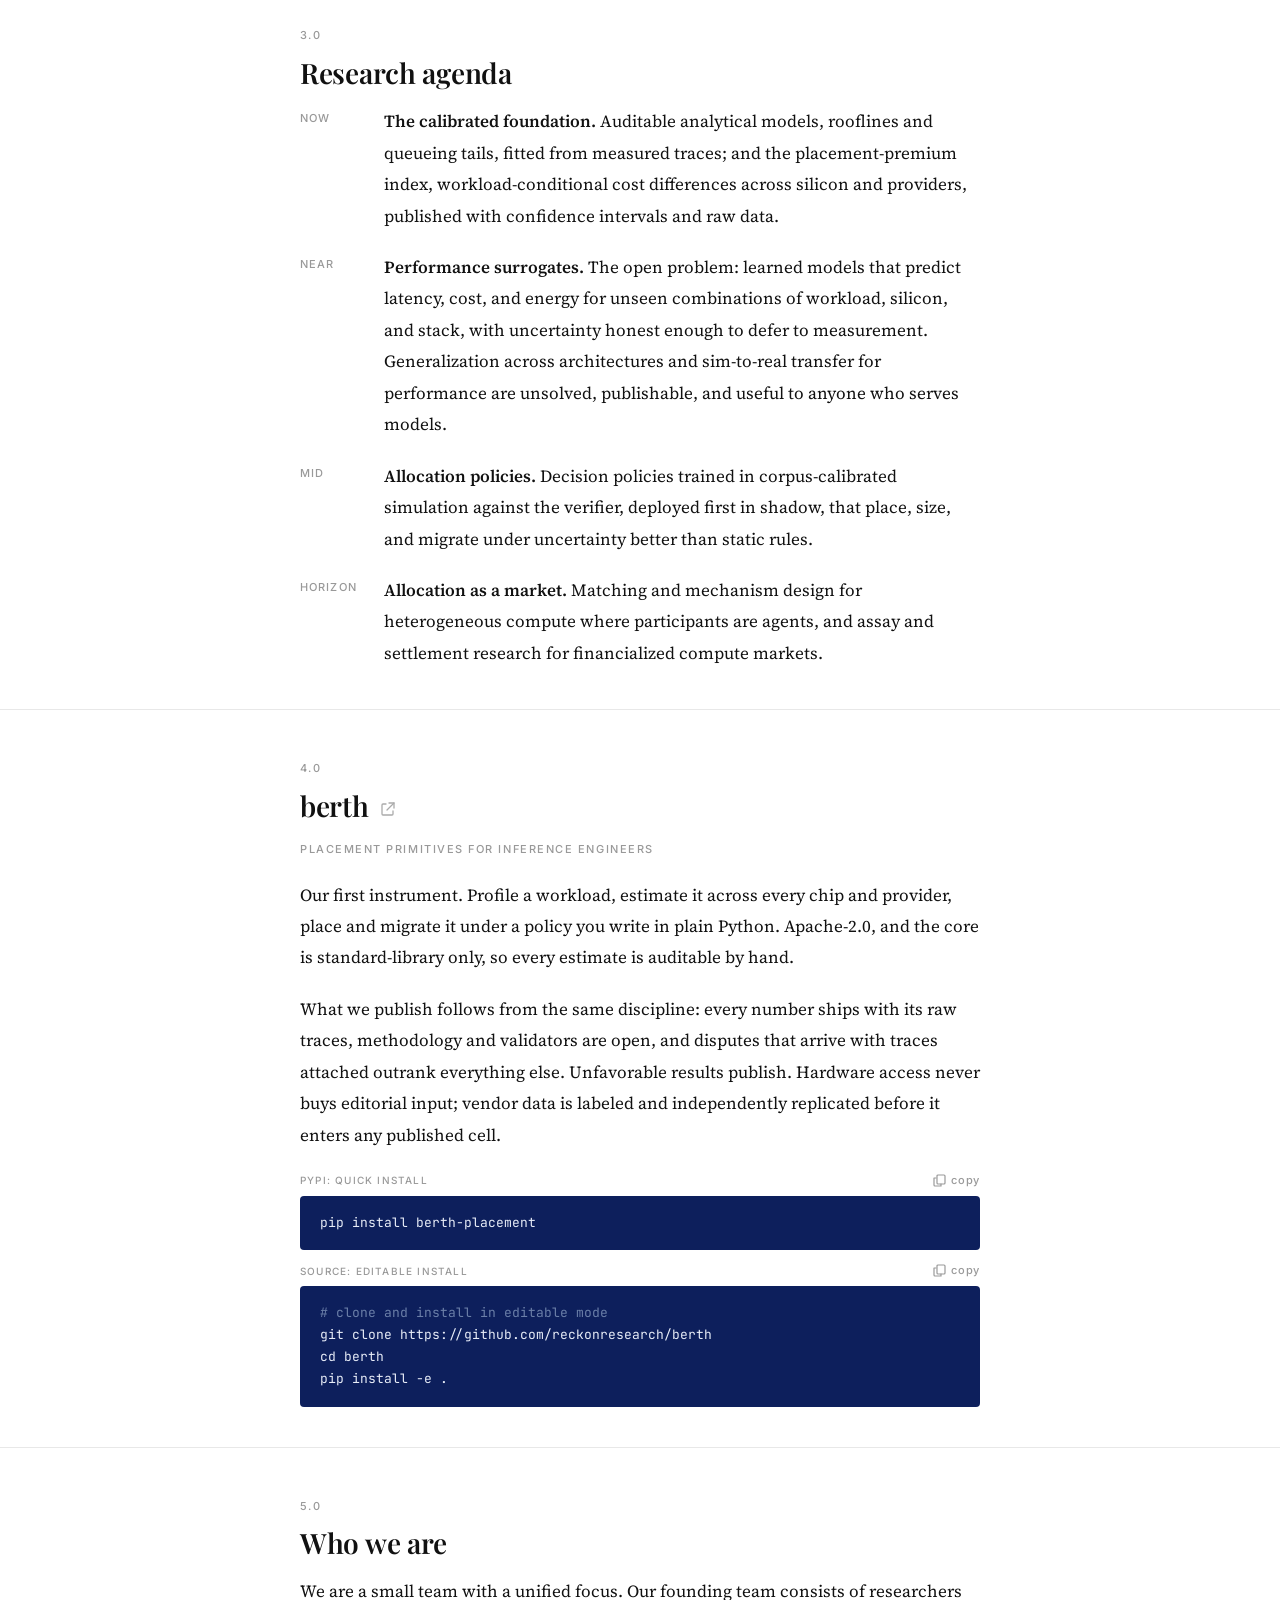
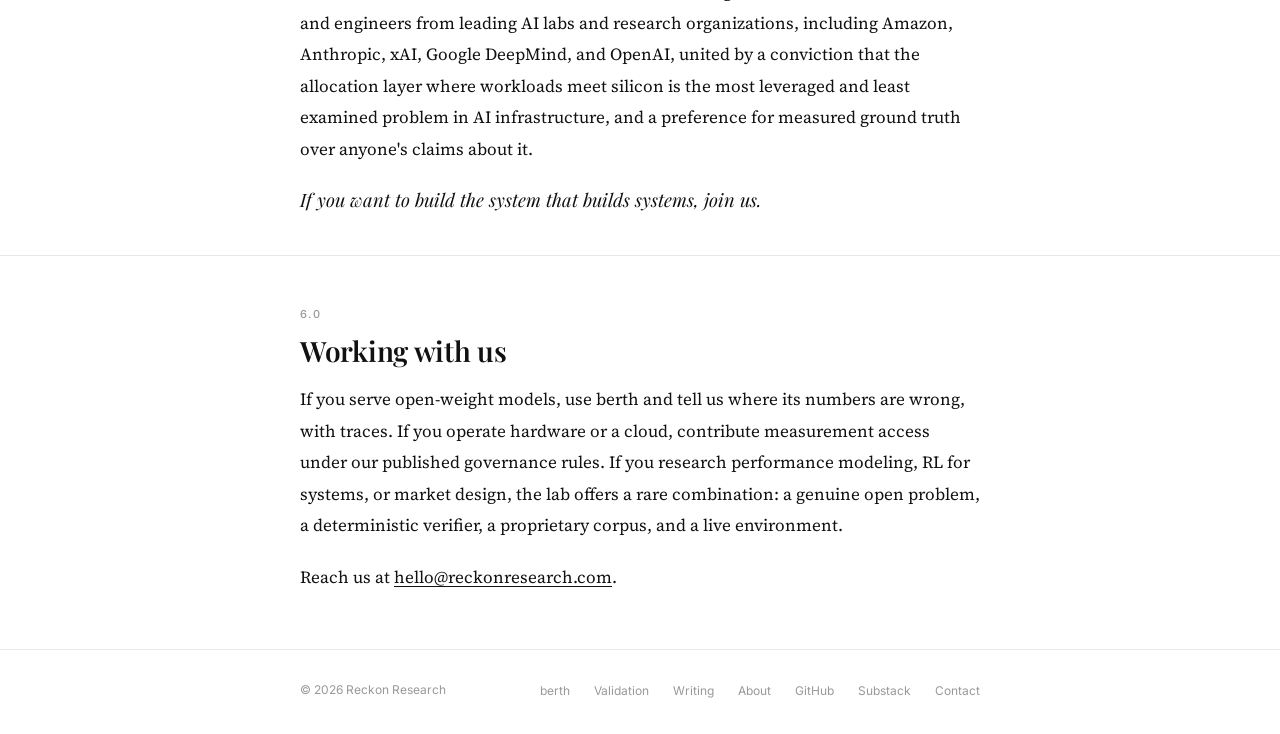
==== commit 5dcfe177: "feat(site): docs link in nav, sounding section banner Docs added to desktop and mobile nav across al" ====
--- a/index.html
+++ b/index.html
@@ -121,6 +121,7 @@
         <li><a href="/validation/">Validation</a></li>
         <li><a href="/writing/">Writing</a></li>
         <li><a href="/about/">About</a></li>
+        <li><a href="https://docs.reckonresearch.com" target="_blank" rel="noopener noreferrer">Docs</a></li>
         <li><a href="/contact/">Contact</a></li>
       </ul>
       <!-- Hamburger for mobile -->
@@ -151,7 +152,8 @@
       <li><a href="/validation/">Validation</a></li>
       <li><a href="/writing/">Writing</a></li>
       <li><a href="/about/">About</a></li>
-      <li><a href="/contact/">Contact</a></li>
+      <li><a href="https://docs.reckonresearch.com" target="_blank" rel="noopener noreferrer">Docs</a></li>
+        <li><a href="/contact/">Contact</a></li>
     </ul>
   </div>
 
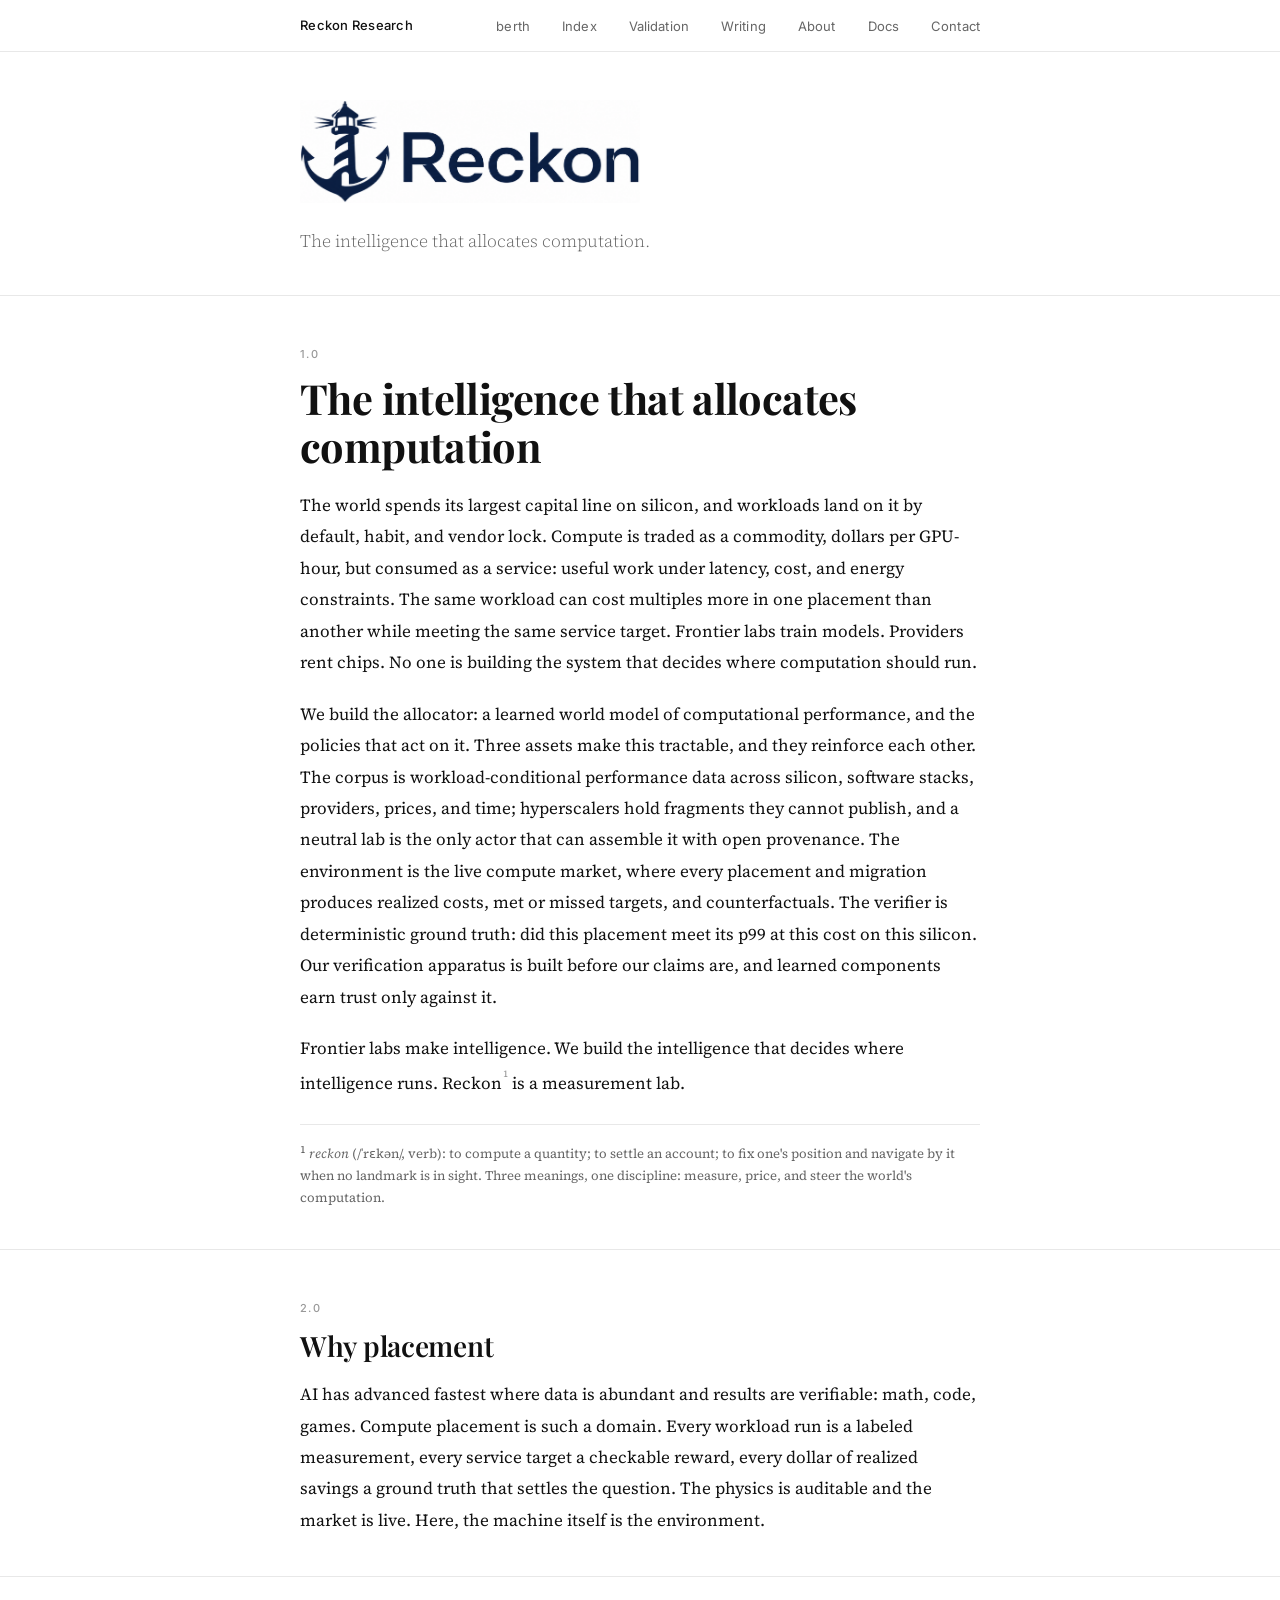
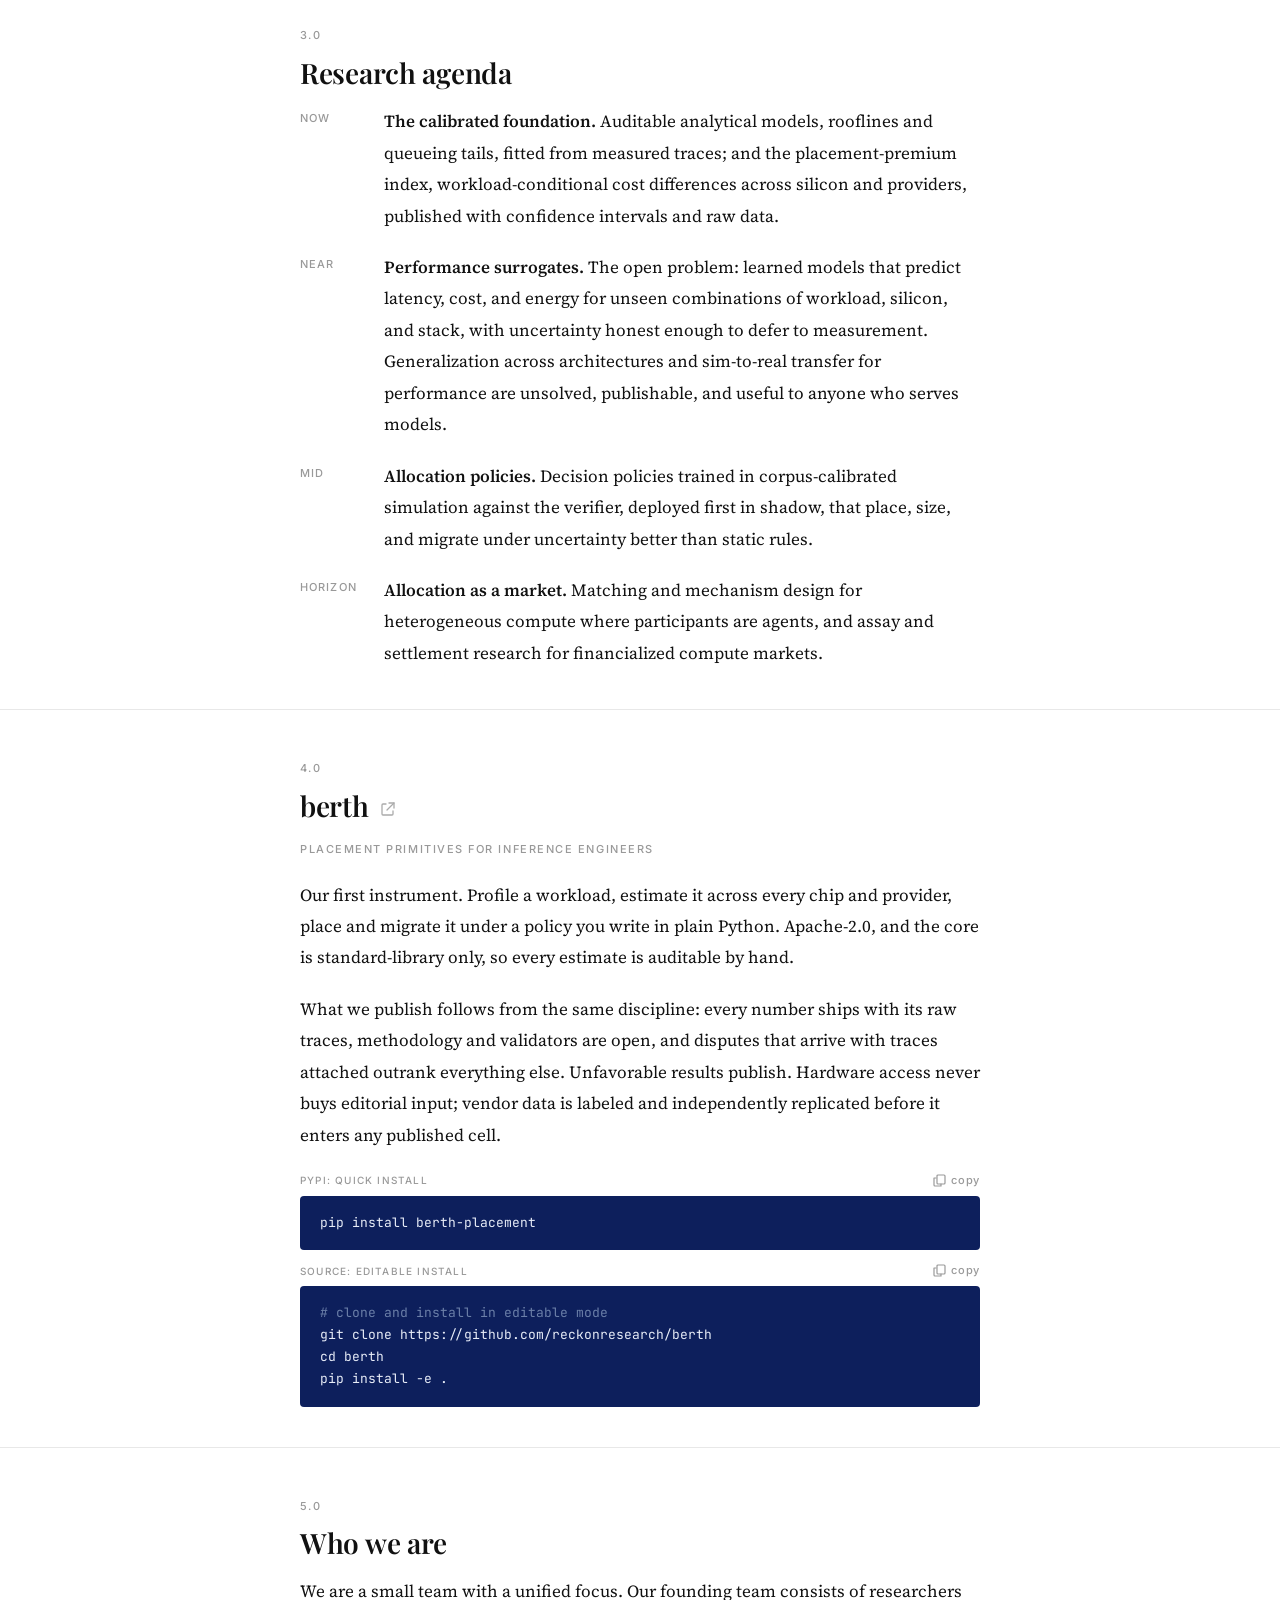
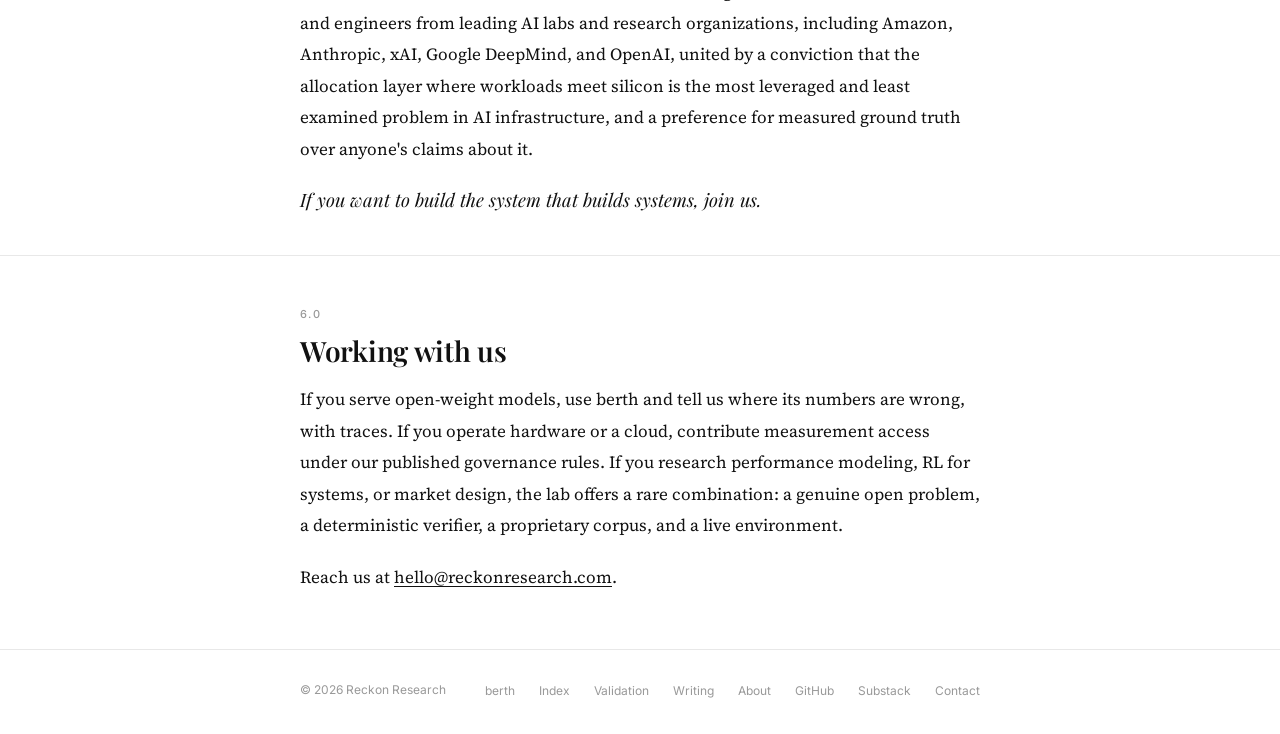
==== commit 8695f6d4: "feat(site): the Placement Index Ranks placements rather than models: the same workload on different " ====
--- a/index.html
+++ b/index.html
@@ -118,6 +118,7 @@
       <a href="/" class="nav-brand" aria-label="Reckon Research home">Reckon Research</a>
       <ul class="nav-links" role="list">
         <li><a href="/berth/">berth</a></li>
+        <li><a href="/index/">Index</a></li>
         <li><a href="/validation/">Validation</a></li>
         <li><a href="/writing/">Writing</a></li>
         <li><a href="/about/">About</a></li>
@@ -149,7 +150,8 @@
   <div id="mobile-nav-overlay" class="mobile-nav-overlay" aria-hidden="true">
     <ul class="mobile-nav-links" role="list">
       <li><a href="/berth/">berth</a></li>
-      <li><a href="/validation/">Validation</a></li>
+      <li><a href="/index/">Index</a></li>
+        <li><a href="/validation/">Validation</a></li>
       <li><a href="/writing/">Writing</a></li>
       <li><a href="/about/">About</a></li>
       <li><a href="https://docs.reckonresearch.com" target="_blank" rel="noopener noreferrer">Docs</a></li>
@@ -339,7 +341,8 @@
         <p class="footer-copy">&#169; 2026 Reckon Research</p>
         <ul class="footer-links">
           <li><a href="/berth/">berth</a></li>
-          <li><a href="/validation/">Validation</a></li>
+          <li><a href="/index/">Index</a></li>
+        <li><a href="/validation/">Validation</a></li>
           <li><a href="/writing/">Writing</a></li>
           <li><a href="/about/">About</a></li>
           <li><a href="https://github.com/reckonresearch/berth" target="_blank" rel="noopener noreferrer">GitHub</a></li>
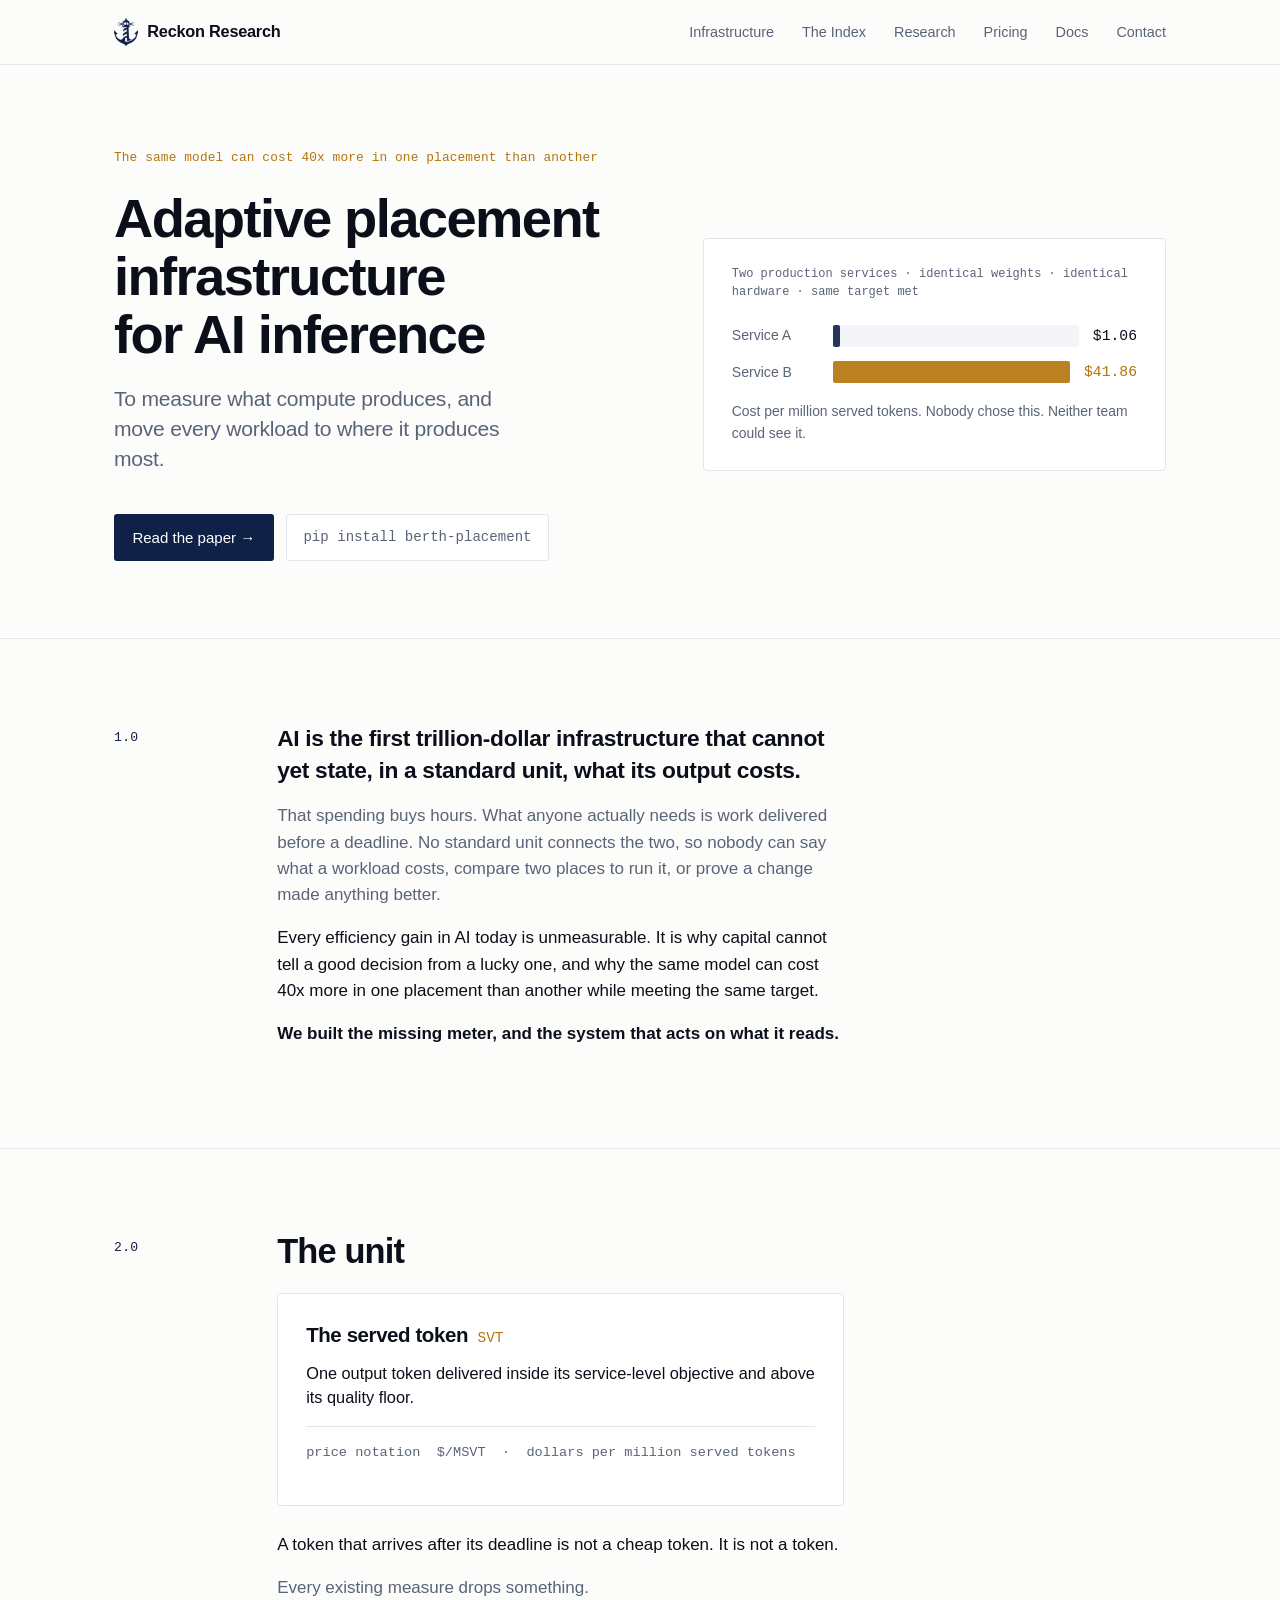
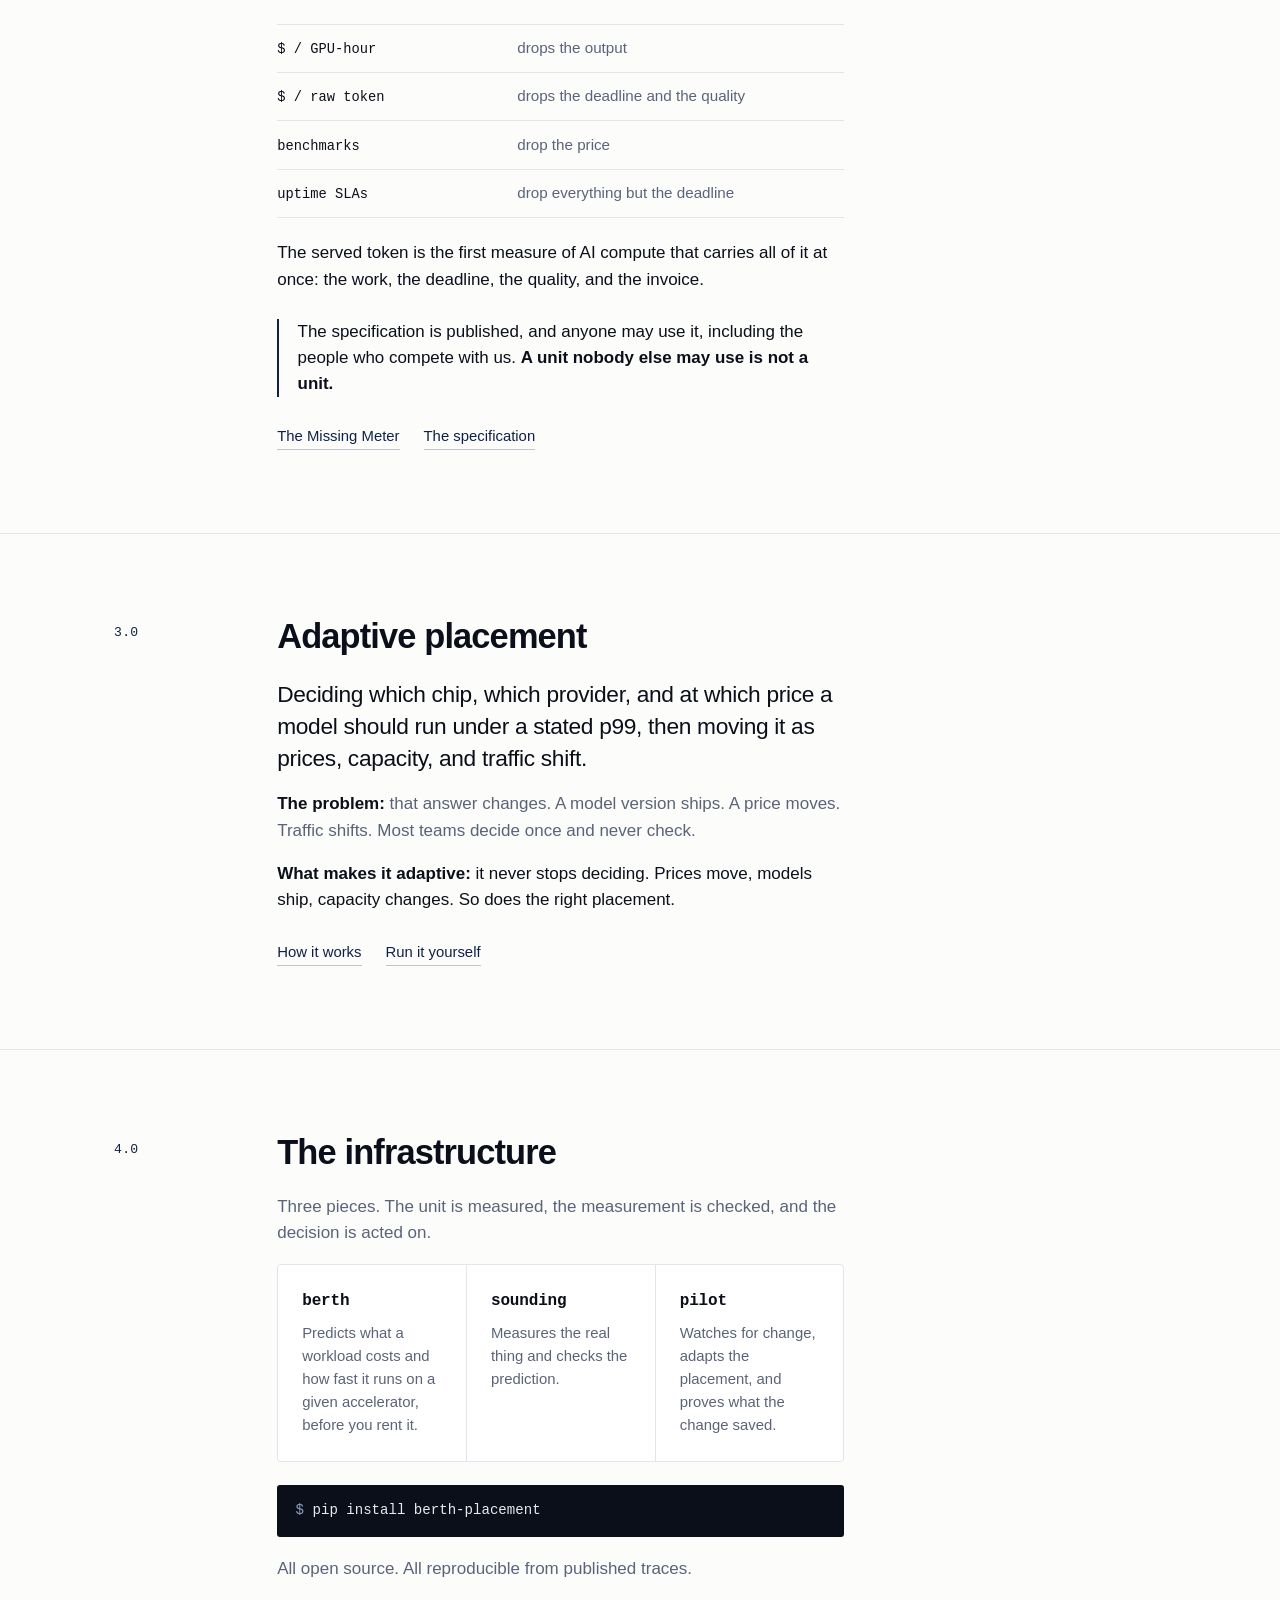
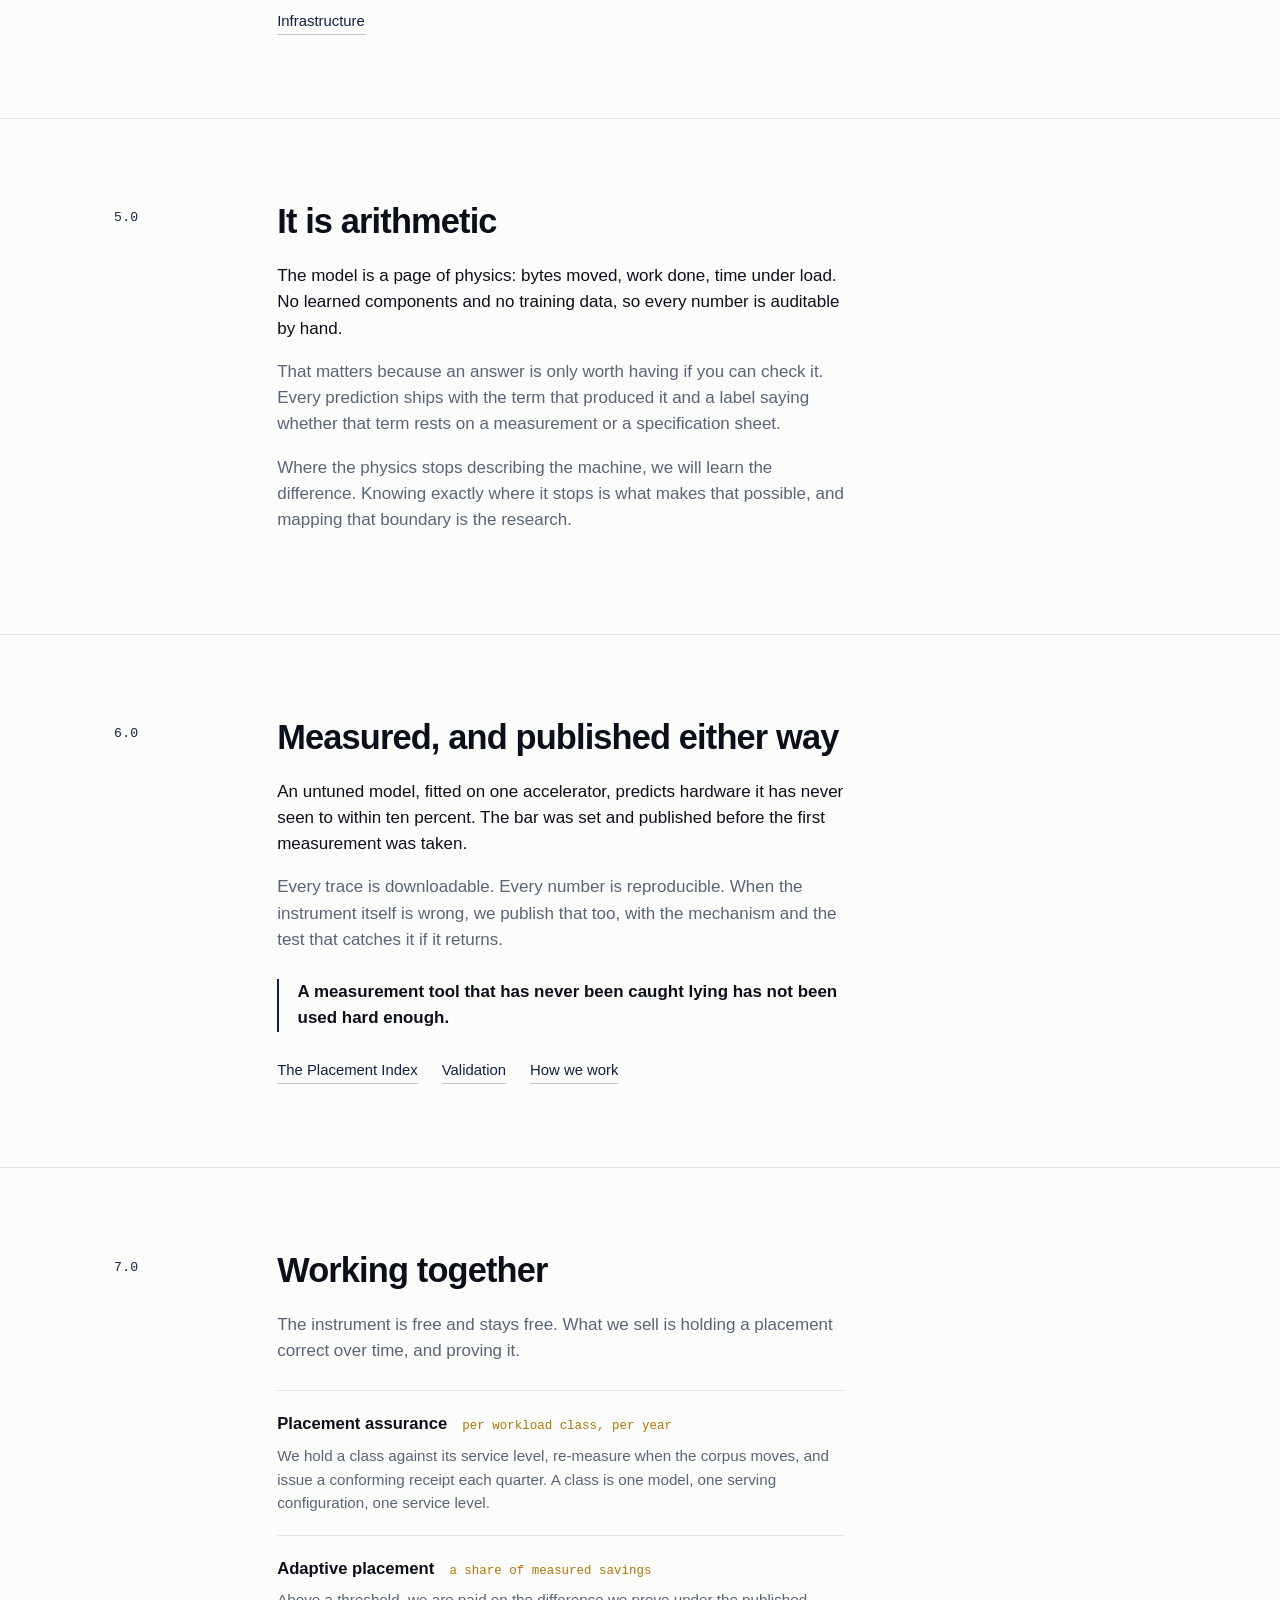
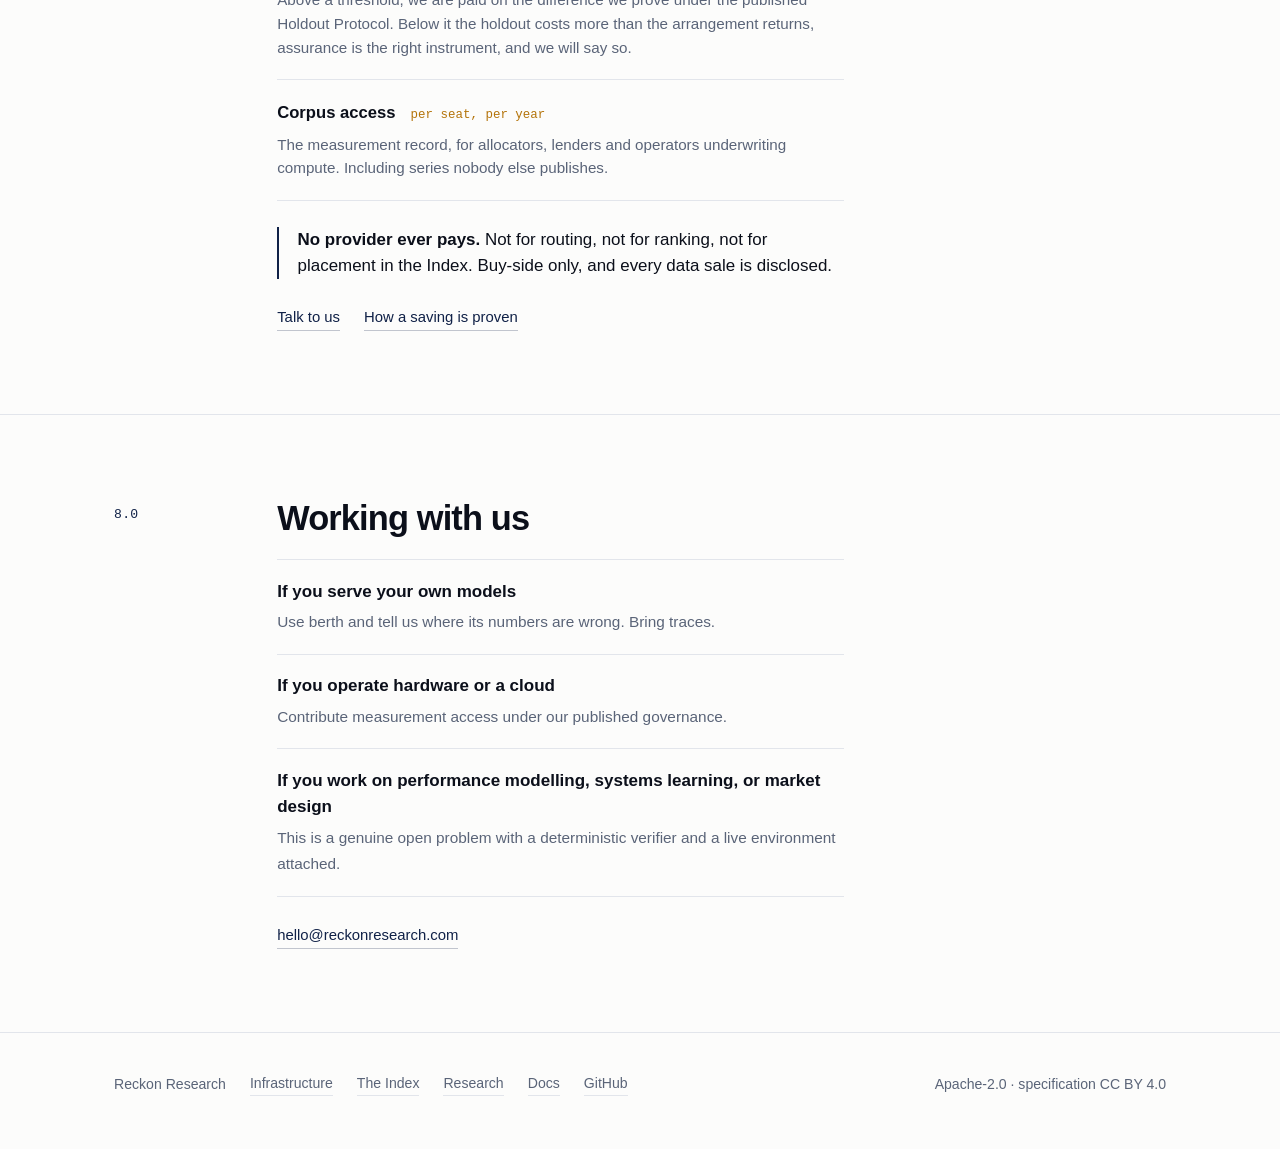
==== commit 453f59d2: "Site: adaptive placement infrastructure, and what we sell Homepage leads with the category and the f" ====
--- a/index.html
+++ b/index.html
@@ -1,359 +1,469 @@
 <!DOCTYPE html>
 <html lang="en">
 <head>
-  <meta charset="UTF-8" />
-  <meta name="viewport" content="width=device-width, initial-scale=1.0" />
-  <title>Reckon Research | The intelligence that allocates computation</title>
-  <meta name="description" content="Reckon Research builds the allocator: a learned world model of computational performance and the policies that act on it. We measure, price, and steer the world's computation." />
-  <meta name="robots" content="index, follow" />
-  <link rel="canonical" href="https://reckonresearch.com/" />
-
-  <!-- Open Graph -->
-  <meta property="og:type" content="website" />
-  <meta property="og:url" content="https://reckonresearch.com/" />
-  <meta property="og:title" content="Reckon Research | The intelligence that allocates computation" />
-  <meta property="og:description" content="Reckon Research builds the allocator: a learned world model of computational performance and the policies that act on it." />
-  <meta property="og:image" content="https://reckonresearch.com/assets/og-image.png" />
-  <meta property="og:site_name" content="Reckon Research" />
-
-  <!-- Twitter Card -->
-  <meta name="twitter:card" content="summary_large_image" />
-  <meta name="twitter:title" content="Reckon Research | The intelligence that allocates computation" />
-  <meta name="twitter:description" content="Reckon Research builds the allocator: a learned world model of computational performance and the policies that act on it." />
-  <meta name="twitter:image" content="https://reckonresearch.com/assets/og-image.png" />
-
-  <!-- Theme color -->
-  <meta name="theme-color" content="#ffffff" />
-
-  <!-- Favicon -->
-  <link rel="icon" type="image/x-icon" href="/assets/favicon.ico" />
-  <link rel="icon" type="image/png" sizes="32x32" href="/assets/favicon-32.png" />
-  <link rel="icon" type="image/png" sizes="16x16" href="/assets/favicon-16.png" />
-  <link rel="apple-touch-icon" sizes="180x180" href="/assets/apple-touch-icon.png" />
-
-  <!-- Stylesheet -->
-  <link rel="stylesheet" href="/css/style.css" />
-
-  <!-- JSON-LD Structured Data -->
-  <script type="application/ld+json">
-  {
-    "@context": "https://schema.org",
-    "@graph": [
-      {
-        "@type": "Organization",
-        "@id": "https://reckonresearch.com/#organization",
-        "name": "Reckon Research",
-        "url": "https://reckonresearch.com/",
-        "logo": {
-          "@type": "ImageObject",
-          "url": "https://reckonresearch.com/assets/reckon-logo.png",
-          "width": 800,
-          "height": 243
-        },
-        "description": "Reckon Research builds the allocator: a learned world model of computational performance and the policies that act on it.",
-        "email": "hello@reckonresearch.com",
-        "sameAs": [
-          "https://github.com/reckonresearch",
-          "https://reckonresearch.substack.com"
-        ],
-        "foundingDate": "2026",
-        "knowsAbout": [
-          "Compute placement",
-          "AI infrastructure",
-          "Machine learning systems",
-          "Performance modeling",
-          "Reinforcement learning for systems"
-        ]
-      },
-      {
-        "@type": "WebSite",
-        "@id": "https://reckonresearch.com/#website",
-        "url": "https://reckonresearch.com/",
-        "name": "Reckon Research",
-        "publisher": {
-          "@id": "https://reckonresearch.com/#organization"
-        }
-      },
-      {
-        "@type": "WebPage",
-        "@id": "https://reckonresearch.com/#webpage",
-        "url": "https://reckonresearch.com/",
-        "name": "Reckon Research | The intelligence that allocates computation",
-        "description": "Reckon Research builds the allocator: a learned world model of computational performance and the policies that act on it.",
-        "isPartOf": { "@id": "https://reckonresearch.com/#website" },
-        "about": { "@id": "https://reckonresearch.com/#organization" },
-        "breadcrumb": {
-          "@type": "BreadcrumbList",
-          "itemListElement": [
-            {
-              "@type": "ListItem",
-              "position": 1,
-              "name": "Home",
-              "item": "https://reckonresearch.com/"
-            }
-          ]
-        }
-      },
-      {
-        "@type": "ResearchProject",
-        "@id": "https://reckonresearch.com/#berth",
-        "name": "berth",
-        "description": "Placement primitives for inference engineers. Profile a workload, estimate it across every chip and provider, place and migrate it under a policy you write in plain Python.",
-        "url": "https://github.com/reckonresearch/berth",
-        "license": "https://www.apache.org/licenses/LICENSE-2.0",
-        "creator": { "@id": "https://reckonresearch.com/#organization" }
-      }
-    ]
+<meta charset="utf-8">
+<meta name="viewport" content="width=device-width, initial-scale=1">
+<title>Reckon Research | Adaptive placement infrastructure for AI inference</title>
+<meta name="description" content="The served token: one output token delivered inside its SLO and above its quality floor. We define the unit, publish the instrument, and build the API and agents that act on it.">
+<link rel="canonical" href="https://reckonresearch.com/">
+
+<meta property="og:title" content="Adaptive placement infrastructure for AI inference">
+<meta property="og:description" content="AI is the first trillion-dollar infrastructure that cannot yet state, in a standard unit, what its output costs.">
+<meta property="og:url" content="https://reckonresearch.com/">
+<meta property="og:type" content="website">
+<meta name="twitter:card" content="summary_large_image">
+
+<style>
+/* ---------------------------------------------------------------------------
+   Reckon Research
+
+   Type: Inter for prose, a monospace for every quantity. The mono is not
+   decoration. This is a measurement company, and a number set in the same face
+   as the sentence around it reads as prose. Set in mono it reads as a reading
+   off an instrument, which is what it is.
+
+   Colour: the navy is the mark. One accent, a signal amber, used only where
+   something has actually been measured. It appears four times on the page and
+   never as decoration.
+   --------------------------------------------------------------------------- */
+:root{
+  --ink:#0B0F1A;
+  --navy:#102147;
+  --slate:#5A6478;
+  --hair:#E2E5EB;
+  --paper:#FCFCFB;
+  --amber:#B4740B;
+
+  --sans:"Inter",-apple-system,BlinkMacSystemFont,"Segoe UI",Helvetica,Arial,sans-serif;
+  --mono:"SF Mono",SFMono-Regular,ui-monospace,"JetBrains Mono","Roboto Mono",Menlo,monospace;
+
+  --gut:clamp(1.5rem,5vw,6rem);
+  --rule:1px solid var(--hair);
+}
+*{box-sizing:border-box;margin:0;padding:0}
+html{-webkit-text-size-adjust:100%}
+body{
+  font-family:var(--sans);
+  background:var(--paper);
+  color:var(--ink);
+  font-size:17px;
+  line-height:1.55;
+  -webkit-font-smoothing:antialiased;
+  font-feature-settings:"ss01","cv05";
+}
+.wrap{max-width:1180px;margin:0 auto;padding:0 var(--gut)}
+a{color:inherit}
+
+/* --- nav ---------------------------------------------------------------- */
+.nav{
+  position:sticky;top:0;z-index:50;
+  background:rgba(252,252,251,.88);
+  backdrop-filter:saturate(180%) blur(12px);
+  border-bottom:var(--rule);
+}
+.nav .wrap{display:flex;align-items:center;gap:2rem;height:64px}
+.brand{display:flex;align-items:center;gap:.6rem;text-decoration:none;flex:none}
+.brand img{display:block;height:28px;width:auto}
+.brand span{font-weight:600;letter-spacing:-.015em;font-size:1.02rem}
+.nav ul{list-style:none;display:flex;gap:1.75rem;margin-left:auto;align-items:center}
+.nav a.link{
+  text-decoration:none;font-size:.9rem;color:var(--slate);
+  padding:.25rem 0;border-bottom:1px solid transparent;transition:color .15s,border-color .15s;
+}
+.nav a.link:hover,.nav a.link:focus-visible{color:var(--ink);border-color:var(--ink)}
+.navtoggle{display:none;margin-left:auto;background:none;border:var(--rule);border-radius:4px;
+  padding:.4rem .6rem;font:inherit;font-size:.85rem;cursor:pointer;color:var(--slate)}
+
+/* --- the measure: the page's one signature device ------------------------
+   Two prices for the same model, drawn to scale. The gap is the product.
+   It is the only graphic on the page and it is made of the finding itself. */
+.hero{padding:clamp(3rem,6.5vw,5.5rem) 0 clamp(3rem,6vw,5rem)}
+.hero .wrap{display:grid;grid-template-columns:minmax(0,1.05fr) minmax(0,.95fr);
+  gap:clamp(2rem,6vw,5rem);align-items:center}
+.proof{
+  font-family:var(--mono);font-size:.8rem;letter-spacing:.01em;
+  color:var(--amber);margin-bottom:1.4rem;
+}
+h1{
+  font-size:clamp(2.15rem,4.3vw,3.4rem);
+  line-height:1.06;letter-spacing:-.03em;font-weight:600;
+  text-wrap:balance;
+}
+.sub{
+  margin-top:1.3rem;font-size:clamp(1.08rem,1.75vw,1.32rem);
+  line-height:1.42;color:var(--slate);max-width:36ch;letter-spacing:-.012em;
+}
+.cta{display:flex;flex-wrap:wrap;gap:.75rem;margin-top:2.5rem;align-items:center}
+.btn{
+  display:inline-flex;align-items:center;gap:.4rem;
+  background:var(--navy);color:#fff;text-decoration:none;
+  padding:.72rem 1.15rem;border-radius:3px;font-size:.94rem;font-weight:500;
+  transition:background .15s;
+}
+.btn:hover,.btn:focus-visible{background:#1a3468}
+.install{
+  font-family:var(--mono);font-size:.88rem;color:var(--slate);
+  border:var(--rule);border-radius:3px;padding:.72rem 1.05rem;background:#fff;
+}
+
+.measure{border:var(--rule);border-radius:4px;background:#fff;padding:1.6rem 1.75rem}
+.measure-head{
+  font-family:var(--mono);font-size:.75rem;letter-spacing:0;
+  color:var(--slate);margin-bottom:1.5rem;line-height:1.5;
+}
+.bars{display:grid;gap:.85rem}
+.bar{display:grid;grid-template-columns:5.5rem minmax(0,1fr) auto;align-items:center;gap:.85rem}
+.bar-name{font-size:.88rem;color:var(--slate)}
+.bar-track{height:22px;position:relative;background:#F4F5F8;border-radius:2px}
+.bar-fill{height:100%;background:var(--navy);opacity:.9;border-radius:2px;min-width:3px}
+.bar.hi .bar-fill{background:var(--amber);opacity:.9}
+.bar-val{font-family:var(--mono);font-size:.92rem;color:var(--ink);white-space:nowrap}
+.bar.hi .bar-val{color:var(--amber)}
+.measure-note{margin-top:1.1rem;font-size:.87rem;color:var(--slate);max-width:56ch}
+
+/* --- sections ----------------------------------------------------------- */
+section.blk{border-top:var(--rule);padding:clamp(3rem,6.5vw,5.5rem) 0}
+.grid{display:grid;grid-template-columns:7rem minmax(0,1fr);gap:clamp(1rem,4vw,3.5rem)}
+.num{
+  font-family:var(--mono);font-size:.82rem;color:var(--navy);
+  letter-spacing:.02em;padding-top:.4rem;font-weight:500;
+}
+.body{max-width:60ch}
+h2{
+  font-size:clamp(1.55rem,2.9vw,2.15rem);line-height:1.14;
+  letter-spacing:-.025em;font-weight:600;margin-bottom:1.35rem;text-wrap:balance;
+}
+.lede{font-size:clamp(1.15rem,2.1vw,1.42rem);line-height:1.42;letter-spacing:-.014em;margin-bottom:1.35rem}
+.body p{margin-bottom:1.05rem;color:var(--slate)}
+.body p.ink{color:var(--ink)}
+.body strong{color:var(--ink);font-weight:600}
+.pull{
+  border-left:2px solid var(--navy);padding-left:1.15rem;margin:1.6rem 0;
+  font-size:1.06rem;color:var(--ink);
+}
+.links{display:flex;flex-wrap:wrap;gap:1.5rem;margin-top:1.7rem}
+.links a{
+  text-decoration:none;font-size:.93rem;color:var(--navy);font-weight:500;
+  border-bottom:1px solid rgba(16,33,71,.25);padding-bottom:1px;transition:border-color .15s;
+}
+.links a:hover,.links a:focus-visible{border-color:var(--navy)}
+
+/* --- the unit, set as a definition -------------------------------------- */
+.defn{border:var(--rule);border-radius:4px;background:#fff;padding:1.6rem 1.75rem;margin-bottom:1.6rem}
+.defn .term{font-size:1.28rem;font-weight:600;letter-spacing:-.02em}
+.defn .abbr{font-family:var(--mono);font-size:.9rem;color:var(--amber);margin-left:.6rem}
+.defn .gloss{margin-top:.6rem;color:var(--ink);font-size:1.02rem;line-height:1.5}
+.defn .unit{
+  margin-top:1rem;padding-top:.9rem;border-top:var(--rule);
+  font-family:var(--mono);font-size:.85rem;color:var(--slate);
+}
+
+.drops{list-style:none;margin:1.4rem 0;border-top:var(--rule)}
+.drops li{
+  display:grid;grid-template-columns:minmax(9rem,14rem) minmax(0,1fr);
+  gap:1rem;padding:.72rem 0;border-bottom:var(--rule);font-size:.95rem;align-items:baseline;
+}
+.drops .m{font-family:var(--mono);font-size:.86rem;color:var(--ink)}
+.drops .d{color:var(--slate)}
+
+/* --- three tools -------------------------------------------------------- */
+.tools{display:grid;grid-template-columns:repeat(3,1fr);gap:1px;background:var(--hair);
+  border:var(--rule);border-radius:4px;overflow:hidden;margin-top:.4rem}
+.tool{background:#fff;padding:1.5rem;display:flex;flex-direction:column}
+.tool h3{font-family:var(--mono);font-size:1rem;font-weight:600;margin-bottom:.55rem;letter-spacing:-.01em}
+.tool p{font-size:.93rem;color:var(--slate);margin:0}
+pre{
+  font-family:var(--mono);font-size:.88rem;background:var(--ink);color:#E8EAF0;
+  padding:.95rem 1.15rem;border-radius:3px;margin-top:1.4rem;overflow-x:auto;
+}
+pre .p{color:#8FA0C4}
+
+/* --- working with us ---------------------------------------------------- */
+.ways{list-style:none;margin-top:.4rem}
+.ways li{padding:1.15rem 0;border-bottom:var(--rule)}
+.ways li:first-child{border-top:var(--rule)}
+.ways b{display:block;font-weight:600;margin-bottom:.25rem}
+.ways span{color:var(--slate);font-size:.96rem}
+
+/* --- what we sell ------------------------------------------------------- */
+.offers{list-style:none;margin:1.6rem 0}
+.offers li{padding:1.25rem 0;border-bottom:var(--rule)}
+.offers li:first-child{border-top:var(--rule)}
+.offers b{font-weight:600;font-size:1.04rem}
+.offers .basis{font-family:var(--mono);font-size:.78rem;color:var(--amber);
+  margin-left:.65rem}
+.offers p{margin:.4rem 0 0;color:var(--slate);font-size:.95rem}
+
+footer{border-top:var(--rule);padding:2.5rem 0 3.5rem;font-size:.88rem;color:var(--slate)}
+footer .row{display:flex;flex-wrap:wrap;gap:1.5rem;align-items:center}
+footer a{text-decoration:none;border-bottom:1px solid var(--hair)}
+footer a:hover{border-color:var(--slate)}
+footer .rt{margin-left:auto}
+
+@media (max-width:820px){
+  .nav ul{
+    display:none;position:absolute;top:64px;left:0;right:0;background:var(--paper);
+    border-bottom:var(--rule);flex-direction:column;gap:0;padding:.5rem var(--gut) 1rem;
   }
-  </script>
+  .nav ul.open{display:flex}
+  .nav ul li{width:100%;border-top:var(--rule)}
+  .nav a.link{display:block;padding:.85rem 0;font-size:1rem}
+  .navtoggle{display:block}
+  .grid{grid-template-columns:1fr;gap:.6rem}
+  .num{padding-top:0}
+  .tools{grid-template-columns:1fr}
+  .drops li{grid-template-columns:1fr;gap:.15rem}
+  .bar{grid-template-columns:5rem minmax(0,1fr) auto;gap:.6rem}
+  .hero .wrap{grid-template-columns:1fr;gap:2.5rem}
+  .measure{padding:1.25rem}
+
+}
+@media (prefers-reduced-motion:reduce){*{animation:none!important;transition:none!important}}
+</style>
 </head>
-
 <body>
-  <!-- Skip to content -->
-  <a class="skip-link" href="#main-content">Skip to main content</a>
-
-  <!-- Sticky horizontal nav -->
-  <nav class="site-nav" aria-label="Site navigation">
-    <div class="nav-inner">
-      <a href="/" class="nav-brand" aria-label="Reckon Research home">Reckon Research</a>
-      <ul class="nav-links" role="list">
-        <li><a href="/berth/">berth</a></li>
-        <li><a href="/index/">Index</a></li>
-        <li><a href="/validation/">Validation</a></li>
-        <li><a href="/writing/">Writing</a></li>
-        <li><a href="/about/">About</a></li>
-        <li><a href="https://docs.reckonresearch.com" target="_blank" rel="noopener noreferrer">Docs</a></li>
-        <li><a href="/contact/">Contact</a></li>
+
+<nav class="nav">
+  <div class="wrap">
+    <a class="brand" href="/">
+      <img src="[data-uri]" alt="" width="20" height="24">
+      <span>Reckon Research</span>
+    </a>
+    <button class="navtoggle" aria-expanded="false" aria-controls="navmenu">Menu</button>
+    <ul id="navmenu">
+      <li><a class="link" href="/infrastructure/">Infrastructure</a></li>
+      <li><a class="link" href="/index/">The Index</a></li>
+      <li><a class="link" href="/research/">Research</a></li>
+      <li><a class="link" href="/#working-together">Pricing</a></li>
+      <li><a class="link" href="https://docs.reckonresearch.com">Docs</a></li>
+      <li><a class="link" href="/contact/">Contact</a></li>
+    </ul>
+  </div>
+</nav>
+
+<header class="hero">
+  <div class="wrap">
+    <div>
+    <p class="proof">The same model can cost 40x more in one placement than another</p>
+    <h1>Adaptive placement infrastructure for AI inference</h1>
+    <p class="sub">To measure what compute produces, and move every workload to where it produces most.</p>
+    <div class="cta">
+      <a class="btn" href="https://themissingmeter.org">Read the paper &rarr;</a>
+      <code class="install">pip install berth-placement</code>
+    </div>
+    </div>
+
+    <!-- The signature. Two production services, same weights, same hardware,
+         same target met. Drawn to scale so the gap is the point rather than
+         the numbers. This is the finding, not an illustration of it. -->
+    <div class="measure">
+      <p class="measure-head">Two production services &middot; identical weights &middot; identical hardware &middot; same target met</p>
+      <div class="bars">
+        <div class="bar">
+          <span class="bar-name">Service A</span>
+          <div class="bar-track"><div class="bar-fill" style="width:2.5%"></div></div>
+          <span class="bar-val">$1.06</span>
+        </div>
+        <div class="bar hi">
+          <span class="bar-name">Service B</span>
+          <div class="bar-track"><div class="bar-fill" style="width:100%"></div></div>
+          <span class="bar-val">$41.86</span>
+        </div>
+      </div>
+      <p class="measure-note">Cost per million served tokens. Nobody chose this. Neither team could see it.</p>
+    </div>
+  </div>
+</header>
+
+<section class="blk">
+  <div class="wrap grid">
+    <div class="num">1.0</div>
+    <div class="body">
+      <p class="lede ink"><strong>AI is the first trillion-dollar infrastructure that cannot yet state, in a standard unit, what its output costs.</strong></p>
+      <p>That spending buys hours. What anyone actually needs is work delivered before a deadline. No standard unit connects the two, so nobody can say what a workload costs, compare two places to run it, or prove a change made anything better.</p>
+      <p class="ink">Every efficiency gain in AI today is unmeasurable. It is why capital cannot tell a good decision from a lucky one, and why the same model can cost 40x more in one placement than another while meeting the same target.</p>
+      <p class="ink"><strong>We built the missing meter, and the system that acts on what it reads.</strong></p>
+    </div>
+  </div>
+</section>
+
+<section class="blk">
+  <div class="wrap grid">
+    <div class="num">2.0</div>
+    <div class="body">
+      <h2>The unit</h2>
+      <div class="defn">
+        <div><span class="term">The served token</span><span class="abbr">SVT</span></div>
+        <p class="gloss">One output token delivered inside its service-level objective and above its quality floor.</p>
+        <p class="unit">price notation &nbsp;$/MSVT&nbsp; &middot; &nbsp;dollars per million served tokens</p>
+      </div>
+      <p class="ink">A token that arrives after its deadline is not a cheap token. It is not a token.</p>
+      <p>Every existing measure drops something.</p>
+      <ul class="drops">
+        <li><span class="m">$ / GPU-hour</span><span class="d">drops the output</span></li>
+        <li><span class="m">$ / raw token</span><span class="d">drops the deadline and the quality</span></li>
+        <li><span class="m">benchmarks</span><span class="d">drop the price</span></li>
+        <li><span class="m">uptime SLAs</span><span class="d">drop everything but the deadline</span></li>
       </ul>
-      <!-- Hamburger for mobile -->
-      <button
-        class="nav-hamburger"
-        id="hamburger-btn"
-        aria-label="Open navigation"
-        aria-expanded="false"
-        aria-controls="mobile-nav-overlay"
-      >
-        <svg id="icon-menu" width="22" height="22" viewBox="0 0 22 22" fill="none" aria-hidden="true">
-          <line x1="3" y1="6" x2="19" y2="6" stroke="currentColor" stroke-width="1.5" stroke-linecap="round"/>
-          <line x1="3" y1="11" x2="19" y2="11" stroke="currentColor" stroke-width="1.5" stroke-linecap="round"/>
-          <line x1="3" y1="16" x2="19" y2="16" stroke="currentColor" stroke-width="1.5" stroke-linecap="round"/>
-        </svg>
-        <svg id="icon-close" width="22" height="22" viewBox="0 0 22 22" fill="none" aria-hidden="true" style="display:none">
-          <line x1="4" y1="4" x2="18" y2="18" stroke="currentColor" stroke-width="1.5" stroke-linecap="round"/>
-          <line x1="18" y1="4" x2="4" y2="18" stroke="currentColor" stroke-width="1.5" stroke-linecap="round"/>
-        </svg>
-      </button>
-    </div>
-  </nav>
-
-  <!-- Mobile nav overlay -->
-  <div id="mobile-nav-overlay" class="mobile-nav-overlay" aria-hidden="true">
-    <ul class="mobile-nav-links" role="list">
-      <li><a href="/berth/">berth</a></li>
-      <li><a href="/index/">Index</a></li>
-        <li><a href="/validation/">Validation</a></li>
-      <li><a href="/writing/">Writing</a></li>
-      <li><a href="/about/">About</a></li>
-      <li><a href="https://docs.reckonresearch.com" target="_blank" rel="noopener noreferrer">Docs</a></li>
-        <li><a href="/contact/">Contact</a></li>
-    </ul>
-  </div>
-
-  <!-- Main content -->
-  <main id="main-content">
-
-    <!-- Hero: full Reckon Research logo + mark as large hero element -->
-    <div class="page-wrap">
-      <div class="home-hero fade-section">
-        <img
-          src="/assets/reckon-logo.png"
-          alt="Reckon Research"
-          class="hero-logo"
-          width="340"
-          height="103"
-        />
-        <p class="hero-tagline">The intelligence that allocates computation.</p>
-      </div>
-    </div>
-
-    <hr class="section-divider" />
-
-    <!-- 1.0 Reckon Research -->
-    <div class="page-wrap">
-      <section id="sec-1" aria-labelledby="heading-1" class="section fade-section">
-        <span class="section-label" aria-hidden="true">1.0</span>
-        <h1 id="heading-1">The intelligence that allocates computation</h1>
-        <div class="body-text">
-          <p>The world spends its largest capital line on silicon, and workloads land on it by default, habit, and vendor lock. Compute is traded as a commodity, dollars per GPU-hour, but consumed as a service: useful work under latency, cost, and energy constraints. The same workload can cost multiples more in one placement than another while meeting the same service target. Frontier labs train models. Providers rent chips. No one is building the system that decides where computation should run.</p>
-          <p>We build the allocator: a learned world model of computational performance, and the policies that act on it. Three assets make this tractable, and they reinforce each other. The corpus is workload-conditional performance data across silicon, software stacks, providers, prices, and time; hyperscalers hold fragments they cannot publish, and a neutral lab is the only actor that can assemble it with open provenance. The environment is the live compute market, where every placement and migration produces realized costs, met or missed targets, and counterfactuals. The verifier is deterministic ground truth: did this placement meet its p99 at this cost on this silicon. Our verification apparatus is built before our claims are, and learned components earn trust only against it.</p>
-          <p>Frontier labs make intelligence. We build the intelligence that decides where intelligence runs. Reckon<sup><a href="#fn-1" class="footnote-ref" aria-label="Footnote 1: definition of reckon">1</a></sup> is a measurement lab.</p>
+      <p class="ink">The served token is the first measure of AI compute that carries all of it at once: the work, the deadline, the quality, and the invoice.</p>
+      <div class="pull">The specification is published, and anyone may use it, including the people who compete with us. <strong>A unit nobody else may use is not a unit.</strong></div>
+      <div class="links">
+        <a href="https://themissingmeter.org">The Missing Meter</a>
+        <a href="https://docs.reckonresearch.com/the-unit/">The specification</a>
+      </div>
+    </div>
+  </div>
+</section>
+
+<section class="blk">
+  <div class="wrap grid">
+    <div class="num">3.0</div>
+    <div class="body">
+      <h2>Adaptive placement</h2>
+      <p class="lede ink">Deciding which chip, which provider, and at which price a model should run under a stated p99, then moving it as prices, capacity, and traffic shift.</p>
+      <p><strong>The problem:</strong> that answer changes. A model version ships. A price moves. Traffic shifts. Most teams decide once and never check.</p>
+      <p class="ink"><strong>What makes it adaptive:</strong> it never stops deciding. Prices move, models ship, capacity changes. So does the right placement.</p>
+      <div class="links">
+        <a href="/infrastructure/">How it works</a>
+        <a href="https://docs.reckonresearch.com/quickstart/">Run it yourself</a>
+      </div>
+    </div>
+  </div>
+</section>
+
+<section class="blk">
+  <div class="wrap grid">
+    <div class="num">4.0</div>
+    <div class="body">
+      <h2>The infrastructure</h2>
+      <p>Three pieces. The unit is measured, the measurement is checked, and the decision is acted on.</p>
+      <div class="tools">
+        <div class="tool">
+          <h3>berth</h3>
+          <p>Predicts what a workload costs and how fast it runs on a given accelerator, before you rent it.</p>
         </div>
-
-        <aside id="fn-1" aria-label="Footnote 1" class="footnote-block">
-          <p><sup aria-hidden="true">1</sup> <em>reckon</em> (/&#x02C8;r&#x025B;k&#x0259;n/, verb): to compute a quantity; to settle an account; to fix one's position and navigate by it when no landmark is in sight. Three meanings, one discipline: measure, price, and steer the world's computation.</p>
-        </aside>
-      </section>
-    </div>
-
-    <hr class="section-divider" />
-
-    <!-- 2.0 Why placement -->
-    <div class="page-wrap">
-      <section id="sec-2" aria-labelledby="heading-2" class="section fade-section">
-        <span class="section-label" aria-hidden="true">2.0</span>
-        <h2 id="heading-2">Why placement</h2>
-        <div class="body-text">
-          <p>AI has advanced fastest where data is abundant and results are verifiable: math, code, games. Compute placement is such a domain. Every workload run is a labeled measurement, every service target a checkable reward, every dollar of realized savings a ground truth that settles the question. The physics is auditable and the market is live. Here, the machine itself is the environment.</p>
+        <div class="tool">
+          <h3>sounding</h3>
+          <p>Measures the real thing and checks the prediction.</p>
         </div>
-      </section>
-    </div>
-
-    <hr class="section-divider" />
-
-    <!-- 3.0 Research agenda -->
-    <div class="page-wrap">
-      <section id="sec-3" aria-labelledby="heading-3" class="section fade-section">
-        <span class="section-label" aria-hidden="true">3.0</span>
-        <h2 id="heading-3">Research agenda</h2>
-        <dl>
-          <div class="agenda-item">
-            <dt class="agenda-label">Now</dt>
-            <dd class="agenda-body"><p><strong>The calibrated foundation.</strong> Auditable analytical models, rooflines and queueing tails, fitted from measured traces; and the placement-premium index, workload-conditional cost differences across silicon and providers, published with confidence intervals and raw data.</p></dd>
-          </div>
-          <div class="agenda-item">
-            <dt class="agenda-label">Near</dt>
-            <dd class="agenda-body"><p><strong>Performance surrogates.</strong> The open problem: learned models that predict latency, cost, and energy for unseen combinations of workload, silicon, and stack, with uncertainty honest enough to defer to measurement. Generalization across architectures and sim-to-real transfer for performance are unsolved, publishable, and useful to anyone who serves models.</p></dd>
-          </div>
-          <div class="agenda-item">
-            <dt class="agenda-label">Mid</dt>
-            <dd class="agenda-body"><p><strong>Allocation policies.</strong> Decision policies trained in corpus-calibrated simulation against the verifier, deployed first in shadow, that place, size, and migrate under uncertainty better than static rules.</p></dd>
-          </div>
-          <div class="agenda-item">
-            <dt class="agenda-label">Horizon</dt>
-            <dd class="agenda-body"><p><strong>Allocation as a market.</strong> Matching and mechanism design for heterogeneous compute where participants are agents, and assay and settlement research for financialized compute markets.</p></dd>
-          </div>
-        </dl>
-      </section>
-    </div>
-
-    <hr class="section-divider" />
-
-    <!-- 4.0 berth -->
-    <div class="page-wrap">
-      <section id="sec-4" aria-labelledby="heading-4" class="section fade-section">
-        <span class="section-label" aria-hidden="true">4.0</span>
-        <h2 id="heading-4">
-          <a
-            href="https://github.com/reckonresearch/berth"
-            target="_blank"
-            rel="noopener noreferrer"
-            aria-label="berth on GitHub (opens in new tab)"
-            style="text-decoration:none; color:inherit; display:inline-flex; align-items:baseline; gap:6px;"
-          >
-            berth
-            <svg class="ext-icon" width="16" height="16" viewBox="0 0 16 16" fill="none" aria-hidden="true">
-              <path d="M6 3H3a1 1 0 00-1 1v9a1 1 0 001 1h9a1 1 0 001-1v-3" stroke="currentColor" stroke-width="1.3" stroke-linecap="round"/>
-              <path d="M9 2h5v5" stroke="currentColor" stroke-width="1.3" stroke-linecap="round" stroke-linejoin="round"/>
-              <line x1="14" y1="2" x2="7" y2="9" stroke="currentColor" stroke-width="1.3" stroke-linecap="round"/>
-            </svg>
-          </a>
-        </h2>
-        <span class="berth-subtitle">Placement primitives for inference engineers</span>
-        <div class="body-text">
-          <p>Our first instrument. Profile a workload, estimate it across every chip and provider, place and migrate it under a policy you write in plain Python. Apache-2.0, and the core is standard-library only, so every estimate is auditable by hand.</p>
-          <p>What we publish follows from the same discipline: every number ships with its raw traces, methodology and validators are open, and disputes that arrive with traces attached outrank everything else. Unfavorable results publish. Hardware access never buys editorial input; vendor data is labeled and independently replicated before it enters any published cell.</p>
+        <div class="tool">
+          <h3>pilot</h3>
+          <p>Watches for change, adapts the placement, and proves what the change saved.</p>
         </div>
-
-        <!-- PyPI install -->
-        <div class="install-group">
-          <div class="install-header">
-            <span class="install-label">PyPI: quick install</span>
-            <button
-              class="copy-btn"
-              aria-label="Copy pip install command"
-              data-copy="pip install berth-placement"
-            >
-              <svg width="13" height="13" viewBox="0 0 13 13" fill="none" aria-hidden="true">
-                <rect x="4" y="1" width="8" height="9" rx="1" stroke="currentColor" stroke-width="1.2"/>
-                <path d="M1 4h2M1 4v7a1 1 0 001 1h6v-2" stroke="currentColor" stroke-width="1.2" stroke-linecap="round"/>
-              </svg>
-              <span class="copy-label">copy</span>
-            </button>
-          </div>
-          <code class="terminal-block" aria-label="pip install berth-placement">pip install berth-placement</code>
-        </div>
-
-        <!-- Source install -->
-        <div class="install-group">
-          <div class="install-header">
-            <span class="install-label">Source: editable install</span>
-            <button
-              class="copy-btn"
-              aria-label="Copy source install commands"
-              data-copy="# clone and install in editable mode&#10;git clone https://github.com/reckonresearch/berth&#10;cd berth&#10;pip install -e ."
-            >
-              <svg width="13" height="13" viewBox="0 0 13 13" fill="none" aria-hidden="true">
-                <rect x="4" y="1" width="8" height="9" rx="1" stroke="currentColor" stroke-width="1.2"/>
-                <path d="M1 4h2M1 4v7a1 1 0 001 1h6v-2" stroke="currentColor" stroke-width="1.2" stroke-linecap="round"/>
-              </svg>
-              <span class="copy-label">copy</span>
-            </button>
-          </div>
-          <code class="terminal-block" aria-label="Clone and install berth from source"><span class="terminal-comment"># clone and install in editable mode</span>
-git clone https://github.com/reckonresearch/berth
-cd berth
-pip install -e .</code>
-        </div>
-      </section>
-    </div>
-
-    <hr class="section-divider" />
-
-    <!-- 5.0 Who we are -->
-    <div class="page-wrap">
-      <section id="sec-5" aria-labelledby="heading-5" class="section fade-section">
-        <span class="section-label" aria-hidden="true">5.0</span>
-        <h2 id="heading-5">Who we are</h2>
-        <div class="body-text">
-          <p>We are a small team with a unified focus. Our founding team consists of researchers and engineers from leading AI labs and research organizations, including Amazon, Anthropic, xAI, Google DeepMind, and OpenAI, united by a conviction that the allocation layer where workloads meet silicon is the most leveraged and least examined problem in AI infrastructure, and a preference for measured ground truth over anyone's claims about it.</p>
-          <p class="pull-quote">If you want to build the system that builds systems, join us.</p>
-        </div>
-      </section>
-    </div>
-
-    <hr class="section-divider" />
-
-    <!-- 6.0 Working with us -->
-    <div class="page-wrap">
-      <section id="sec-6" aria-labelledby="heading-6" class="section fade-section">
-        <span class="section-label" aria-hidden="true">6.0</span>
-        <h2 id="heading-6">Working with us</h2>
-        <div class="body-text">
-          <p>If you serve open-weight models, use berth and tell us where its numbers are wrong, with traces. If you operate hardware or a cloud, contribute measurement access under our published governance rules. If you research performance modeling, RL for systems, or market design, the lab offers a rare combination: a genuine open problem, a deterministic verifier, a proprietary corpus, and a live environment.</p>
-          <p>Reach us at <a href="mailto:hello@reckonresearch.com" style="text-decoration:underline; text-underline-offset:3px;">hello@reckonresearch.com</a>.</p>
-        </div>
-      </section>
-    </div>
-
-    <!-- Footer -->
-    <footer class="site-footer" role="contentinfo">
-      <div class="footer-inner">
-        <p class="footer-copy">&#169; 2026 Reckon Research</p>
-        <ul class="footer-links">
-          <li><a href="/berth/">berth</a></li>
-          <li><a href="/index/">Index</a></li>
-        <li><a href="/validation/">Validation</a></li>
-          <li><a href="/writing/">Writing</a></li>
-          <li><a href="/about/">About</a></li>
-          <li><a href="https://github.com/reckonresearch/berth" target="_blank" rel="noopener noreferrer">GitHub</a></li>
-          <li><a href="https://reckonresearch.substack.com" target="_blank" rel="noopener noreferrer">Substack</a></li>
-          <li><a href="mailto:hello@reckonresearch.com">Contact</a></li>
-        </ul>
-      </div>
-    </footer>
-
-  </main>
-
-  <script src="/js/site.js"></script>
+      </div>
+      <pre><span class="p">$</span> pip install berth-placement</pre>
+      <p style="margin-top:1.2rem">All open source. All reproducible from published traces.</p>
+      <div class="links"><a href="/infrastructure/">Infrastructure</a></div>
+    </div>
+  </div>
+</section>
+
+<section class="blk">
+  <div class="wrap grid">
+    <div class="num">5.0</div>
+    <div class="body">
+      <h2>It is arithmetic</h2>
+      <p class="ink">The model is a page of physics: bytes moved, work done, time under load. No learned components and no training data, so every number is auditable by hand.</p>
+      <p>That matters because an answer is only worth having if you can check it. Every prediction ships with the term that produced it and a label saying whether that term rests on a measurement or a specification sheet.</p>
+      <p>Where the physics stops describing the machine, we will learn the difference. Knowing exactly where it stops is what makes that possible, and mapping that boundary is the research.</p>
+    </div>
+  </div>
+</section>
+
+<section class="blk">
+  <div class="wrap grid">
+    <div class="num">6.0</div>
+    <div class="body">
+      <h2>Measured, and published either way</h2>
+      <p class="ink">An untuned model, fitted on one accelerator, predicts hardware it has never seen to within ten percent. The bar was set and published before the first measurement was taken.</p>
+      <p>Every trace is downloadable. Every number is reproducible. When the instrument itself is wrong, we publish that too, with the mechanism and the test that catches it if it returns.</p>
+      <div class="pull"><strong>A measurement tool that has never been caught lying has not been used hard enough.</strong></div>
+      <div class="links">
+        <a href="/index/">The Placement Index</a>
+        <a href="/validation/">Validation</a>
+        <a href="/research/">How we work</a>
+      </div>
+    </div>
+  </div>
+</section>
+
+<section class="blk">
+  <div class="wrap grid">
+    <div class="num">7.0</div>
+    <div class="body" id="working-together">
+      <h2>Working together</h2>
+      <p>The instrument is free and stays free. What we sell is holding a
+      placement correct over time, and proving it.</p>
+
+      <ul class="offers">
+        <li>
+          <b>Placement assurance</b>
+          <span class="basis">per workload class, per year</span>
+          <p>We hold a class against its service level, re-measure when the
+          corpus moves, and issue a conforming receipt each quarter. A class is
+          one model, one serving configuration, one service level.</p>
+        </li>
+        <li>
+          <b>Adaptive placement</b>
+          <span class="basis">a share of measured savings</span>
+          <p>Above a threshold, we are paid on the difference we prove under the
+          published Holdout Protocol. Below it the holdout costs more than the
+          arrangement returns, assurance is the right instrument, and we will
+          say so.</p>
+        </li>
+        <li>
+          <b>Corpus access</b>
+          <span class="basis">per seat, per year</span>
+          <p>The measurement record, for allocators, lenders and operators
+          underwriting compute. Including series nobody else publishes.</p>
+        </li>
+      </ul>
+
+      <div class="pull"><strong>No provider ever pays.</strong> Not for routing,
+      not for ranking, not for placement in the Index. Buy-side only, and every
+      data sale is disclosed.</div>
+
+      <div class="links">
+        <a href="mailto:hello@reckonresearch.com?subject=Placement%20assurance">Talk to us</a>
+        <a href="https://docs.reckonresearch.com/holdout/">How a saving is proven</a>
+      </div>
+    </div>
+  </div>
+</section>
+
+<section class="blk">
+  <div class="wrap grid">
+    <div class="num">8.0</div>
+    <div class="body">
+      <h2>Working with us</h2>
+      <ul class="ways">
+        <li><b>If you serve your own models</b><span>Use berth and tell us where its numbers are wrong. Bring traces.</span></li>
+        <li><b>If you operate hardware or a cloud</b><span>Contribute measurement access under our published governance.</span></li>
+        <li><b>If you work on performance modelling, systems learning, or market design</b><span>This is a genuine open problem with a deterministic verifier and a live environment attached.</span></li>
+      </ul>
+      <div class="links"><a href="mailto:hello@reckonresearch.com">hello@reckonresearch.com</a></div>
+    </div>
+  </div>
+</section>
+
+<footer>
+  <div class="wrap row">
+    <span>Reckon Research</span>
+    <a href="/infrastructure/">Infrastructure</a>
+    <a href="/index/">The Index</a>
+    <a href="/research/">Research</a>
+    <a href="https://docs.reckonresearch.com">Docs</a>
+    <a href="https://github.com/reckonresearch/berth">GitHub</a>
+    <span class="rt">Apache-2.0 &middot; specification CC BY 4.0</span>
+  </div>
+</footer>
+
+<script>
+  var t = document.querySelector('.navtoggle'), m = document.getElementById('navmenu');
+  t.addEventListener('click', function () {
+    var open = m.classList.toggle('open');
+    t.setAttribute('aria-expanded', open);
+  });
+</script>
 </body>
 </html>
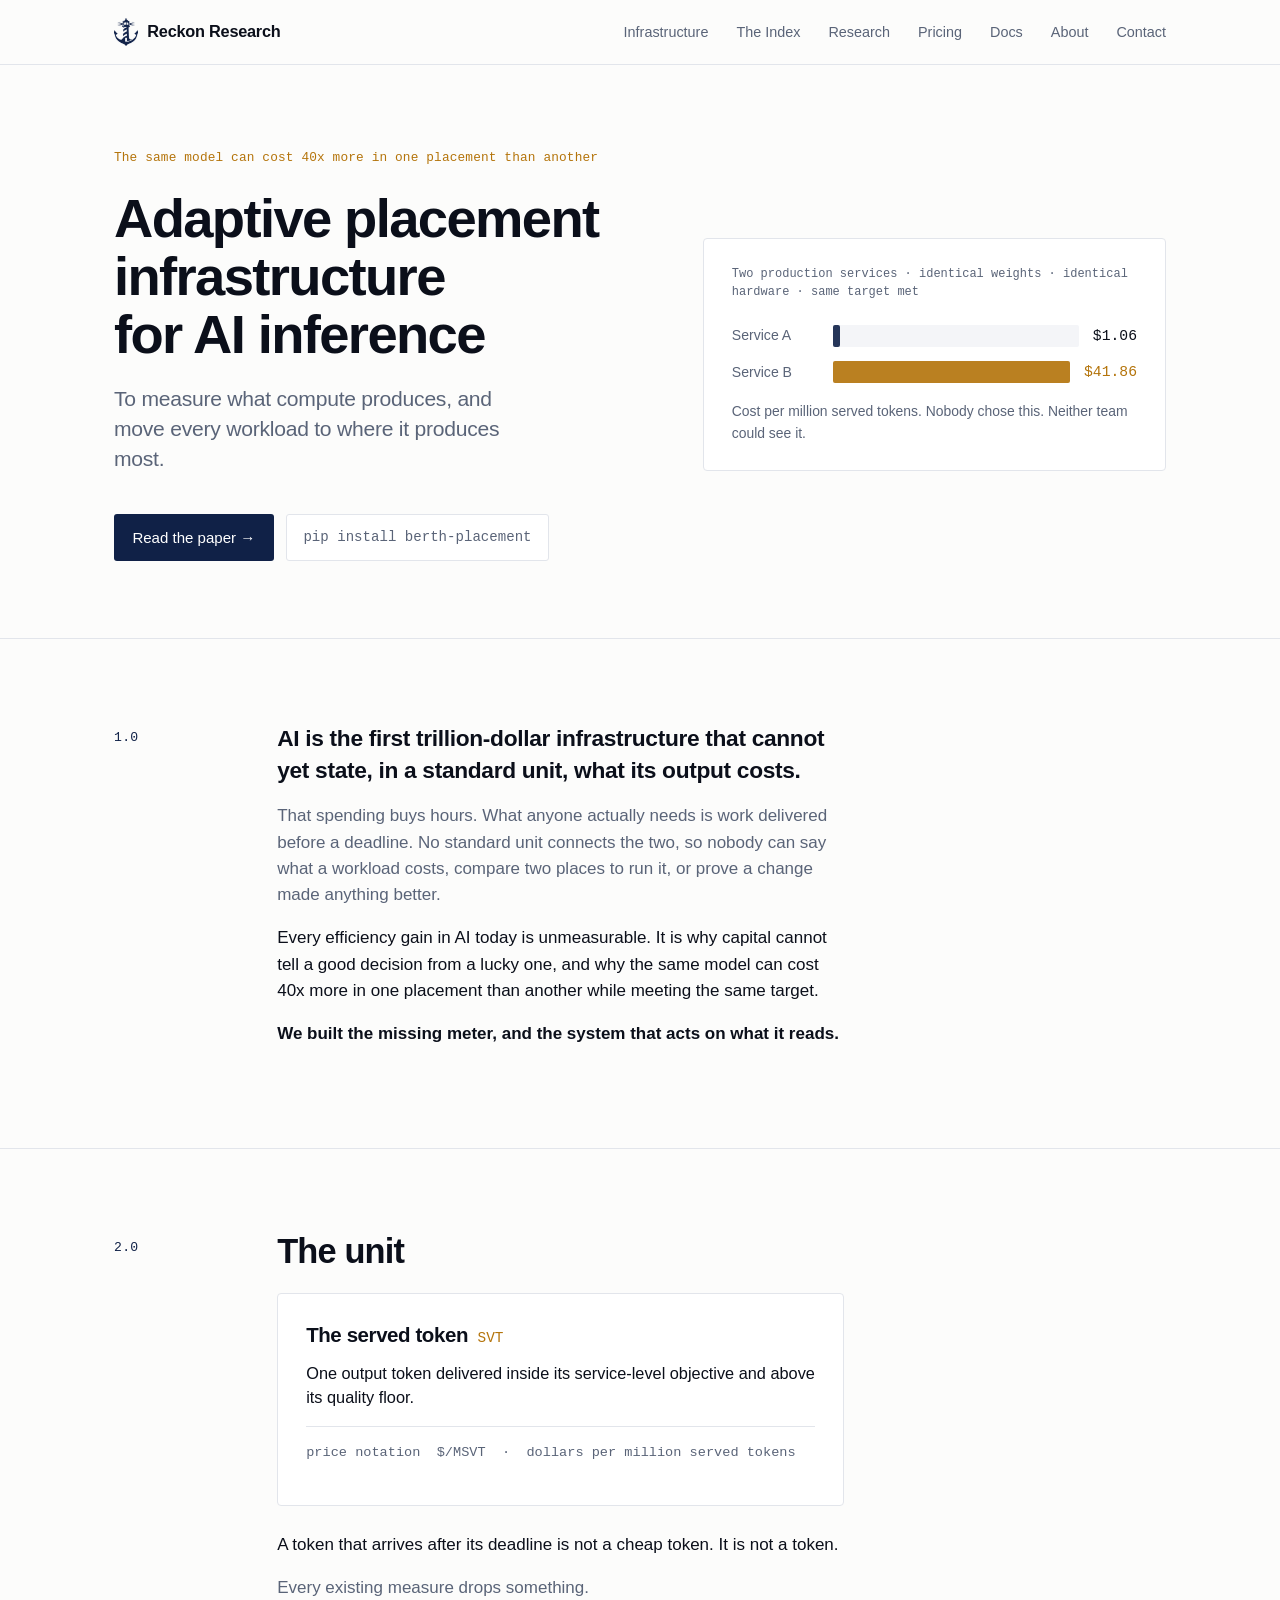
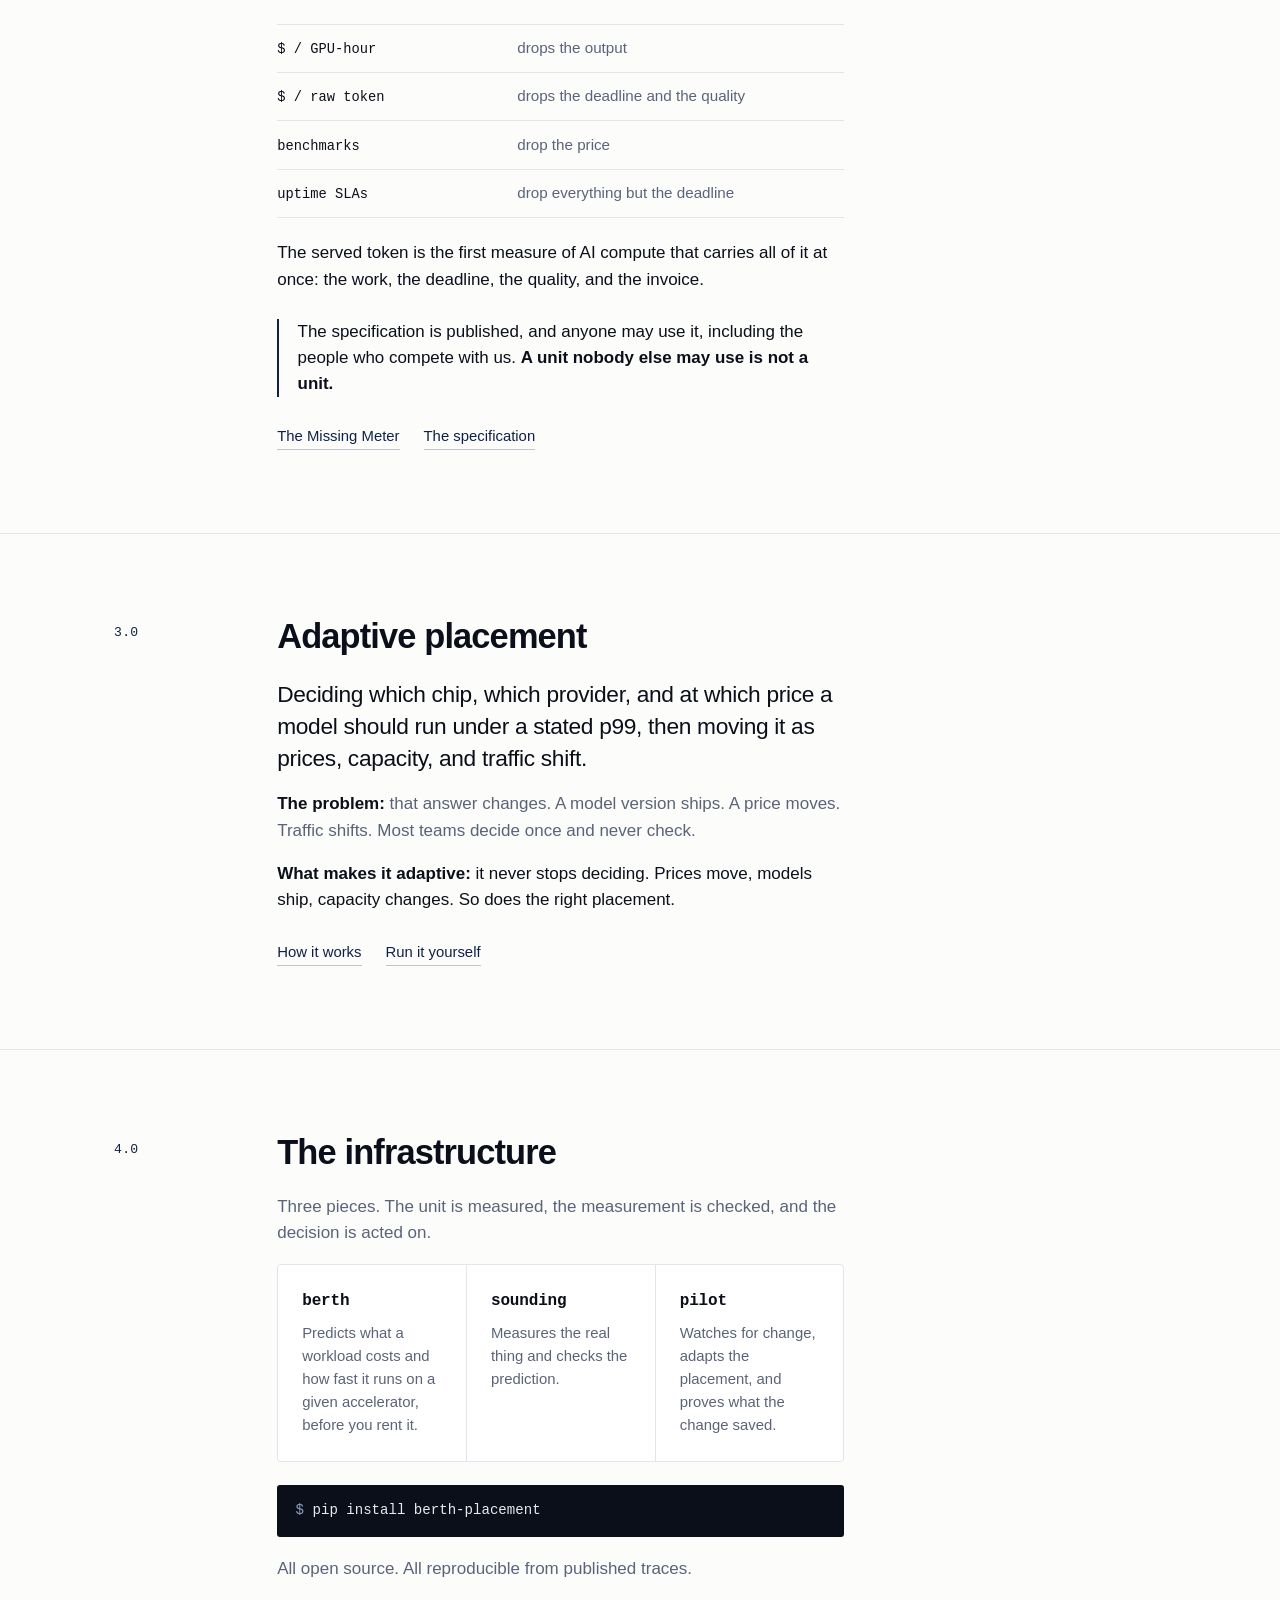
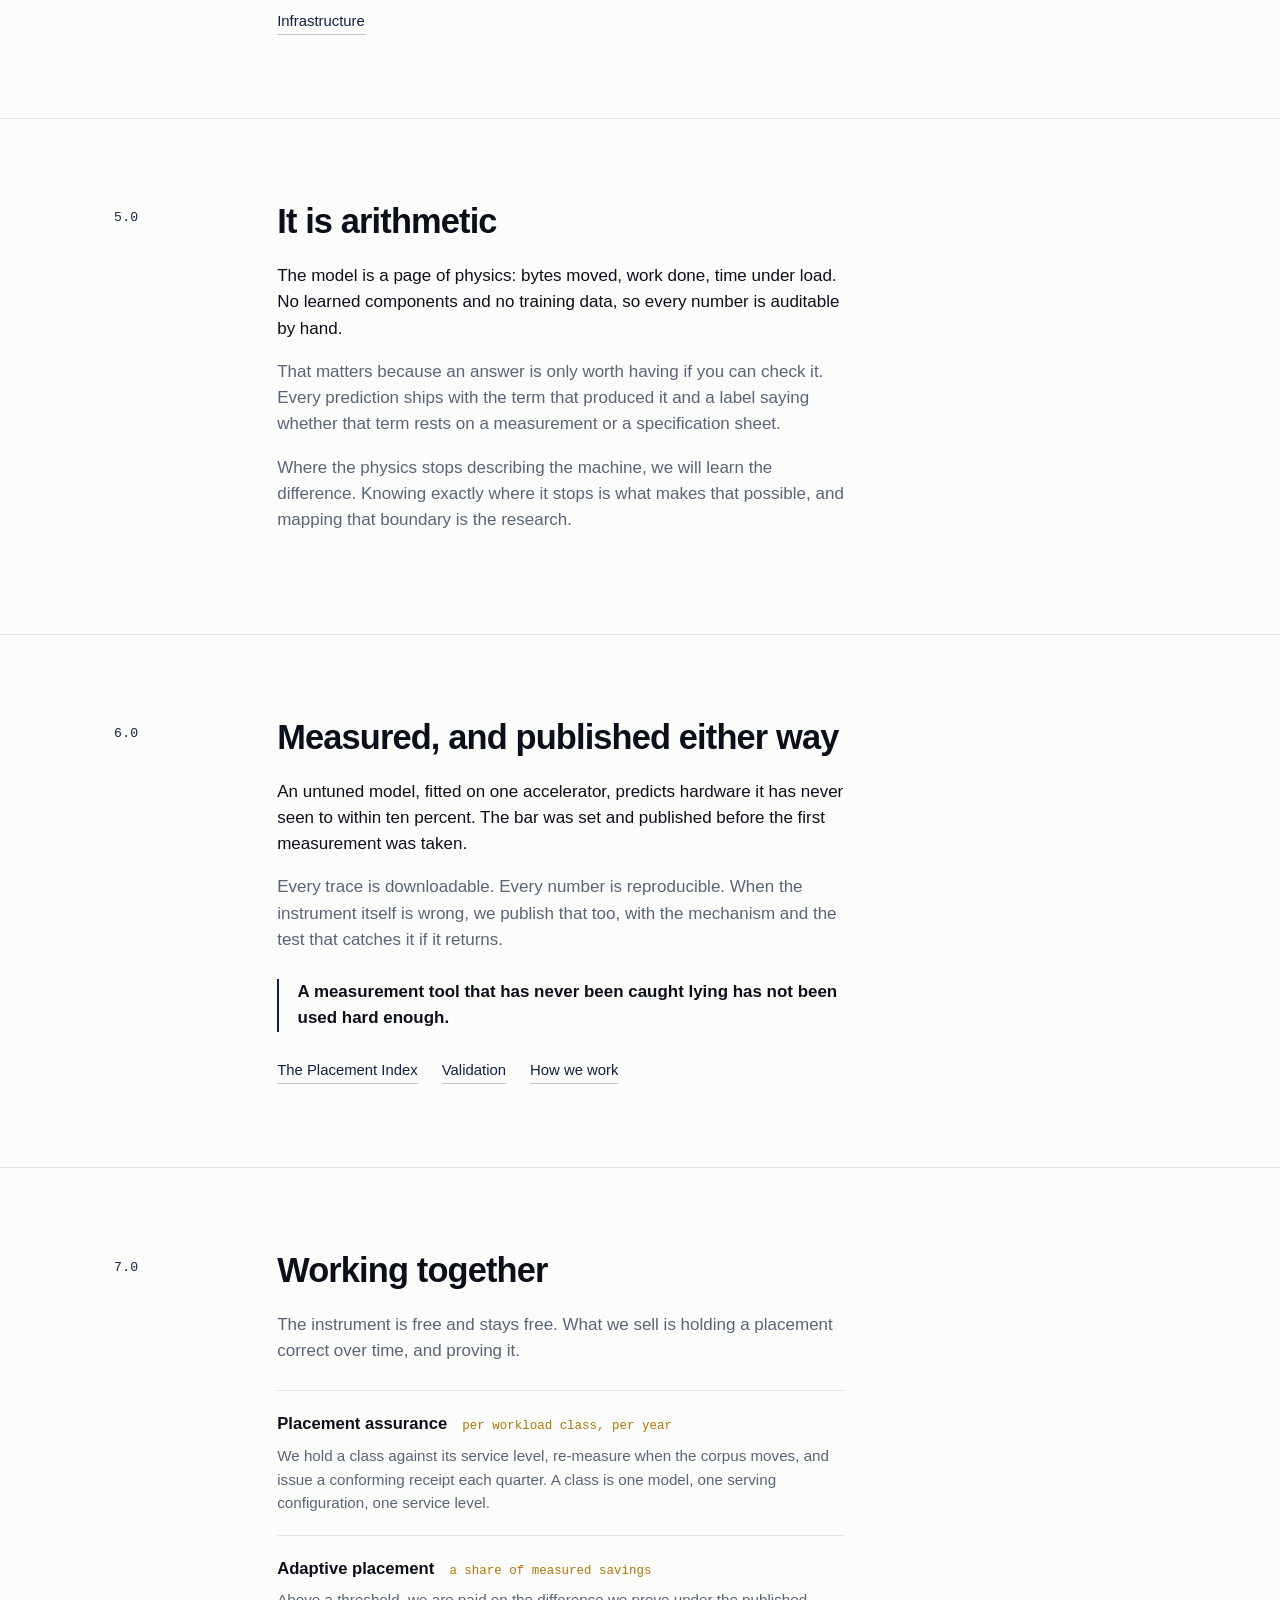
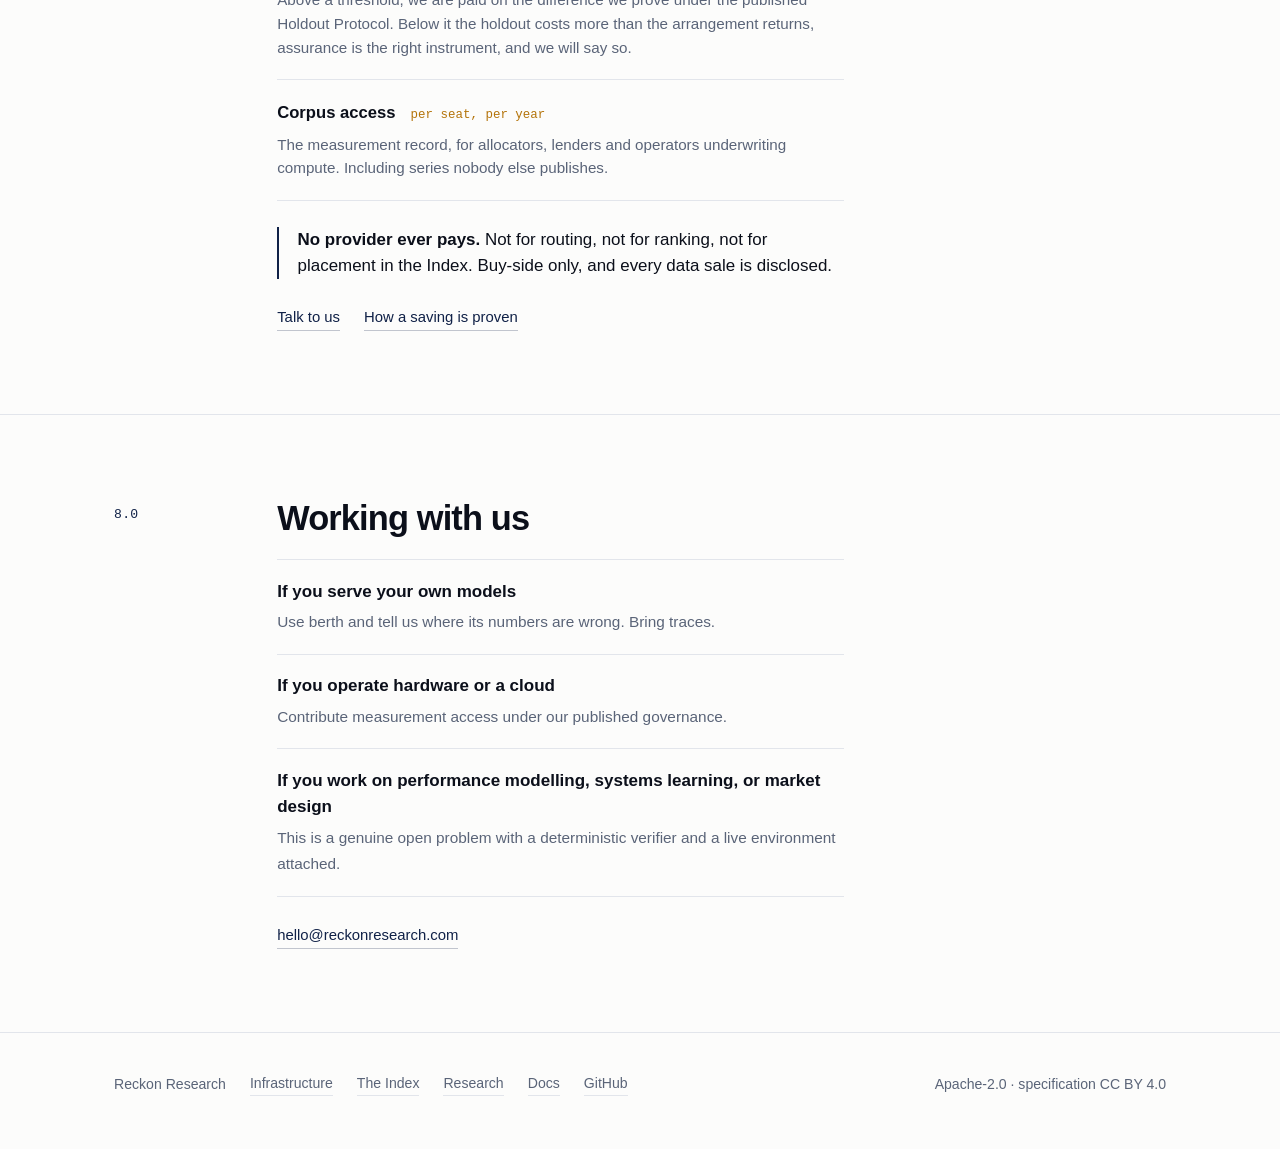
==== commit 2ad3f05f: "Site: About in the nav, brand type fixed About was live, indexed and unreachable by navigation. It i" ====
--- a/index.html
+++ b/index.html
@@ -236,6 +236,7 @@
       <li><a class="link" href="/research/">Research</a></li>
       <li><a class="link" href="/#working-together">Pricing</a></li>
       <li><a class="link" href="https://docs.reckonresearch.com">Docs</a></li>
+      <li><a class="link" href="/about/">About</a></li>
       <li><a class="link" href="/contact/">Contact</a></li>
     </ul>
   </div>
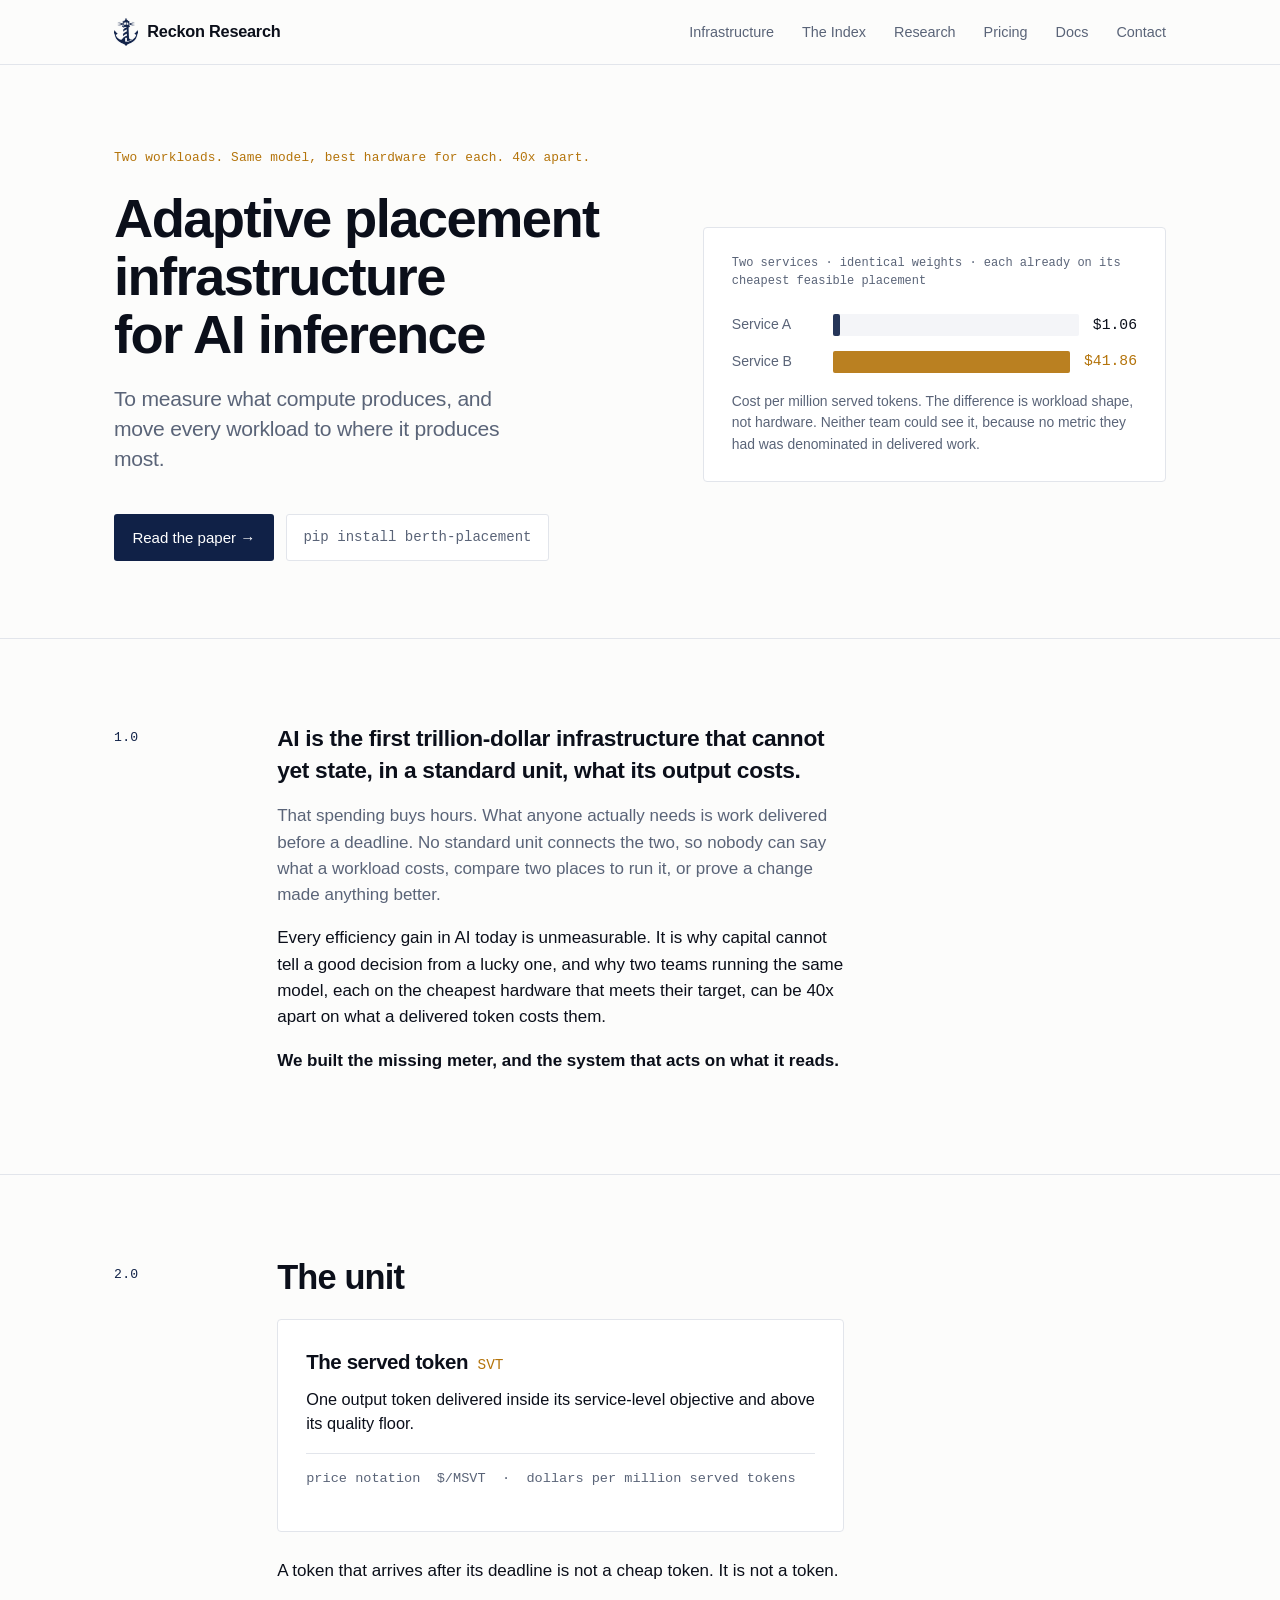
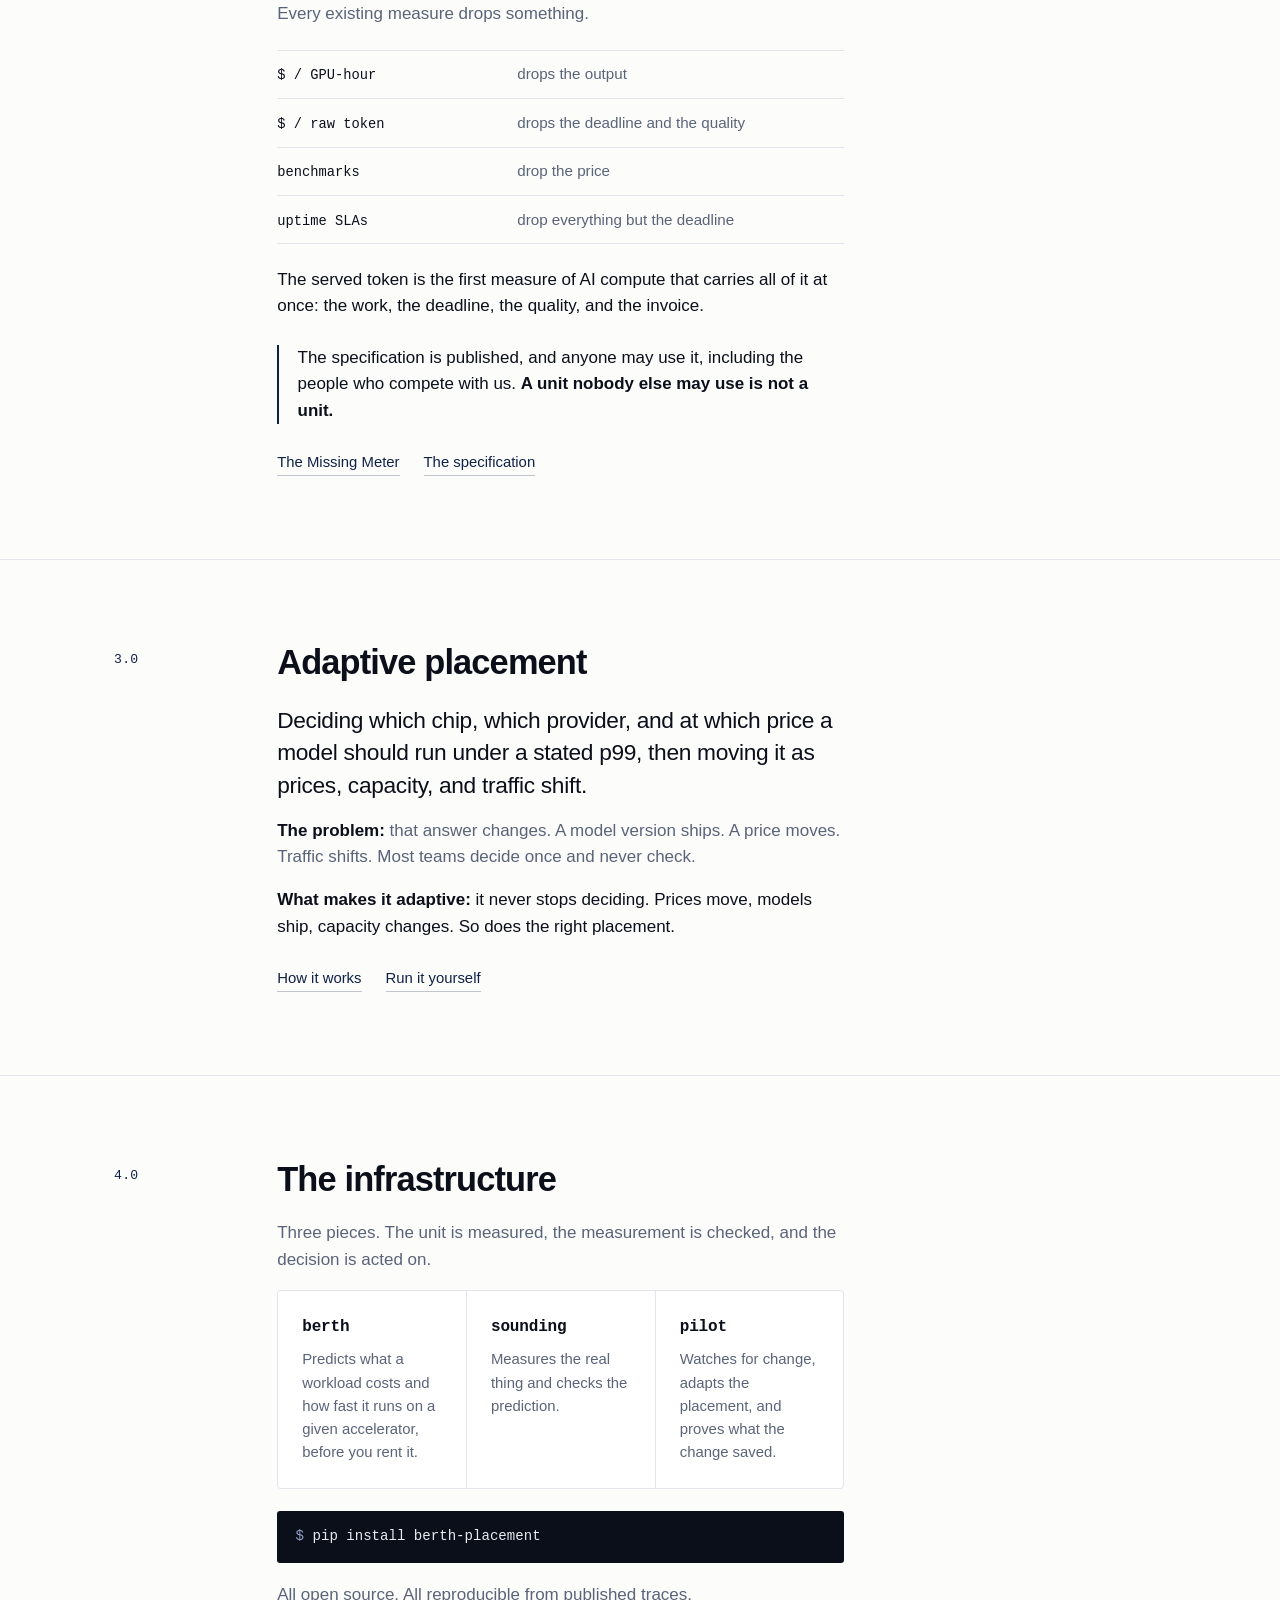
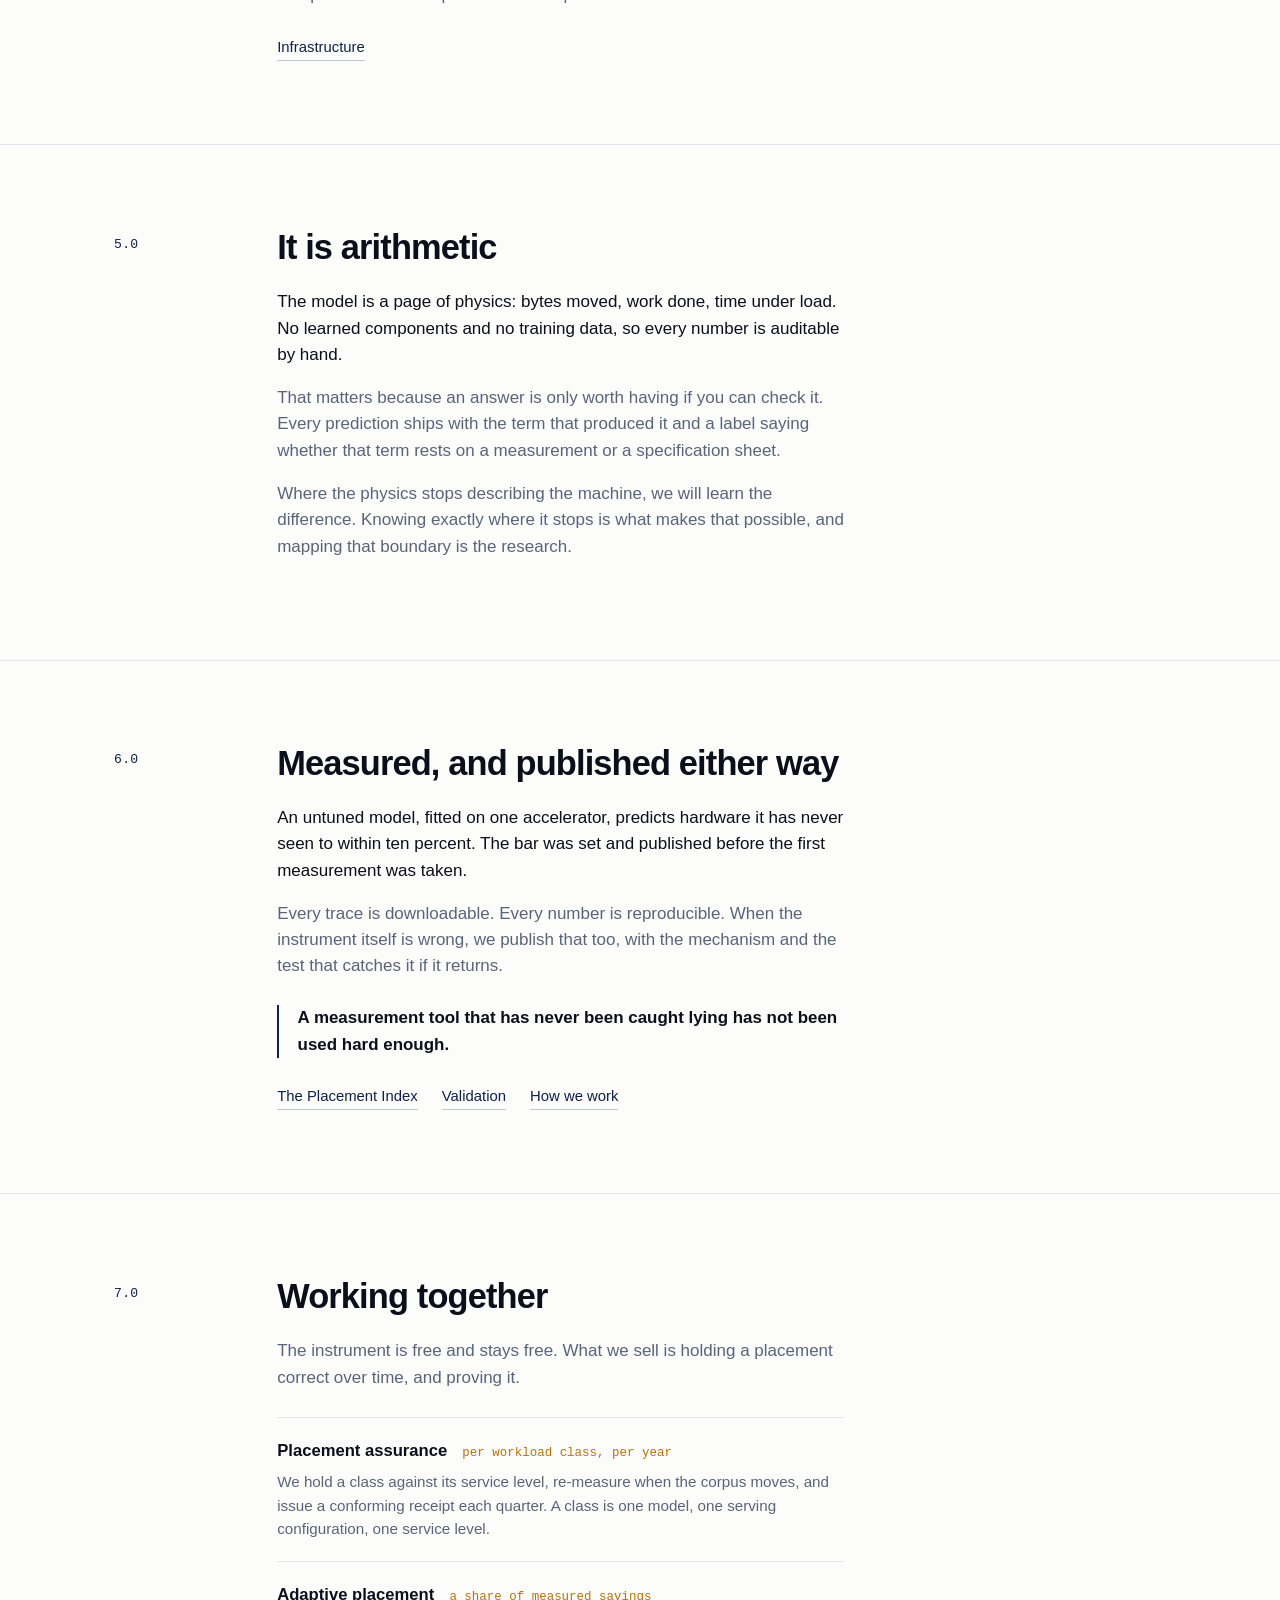
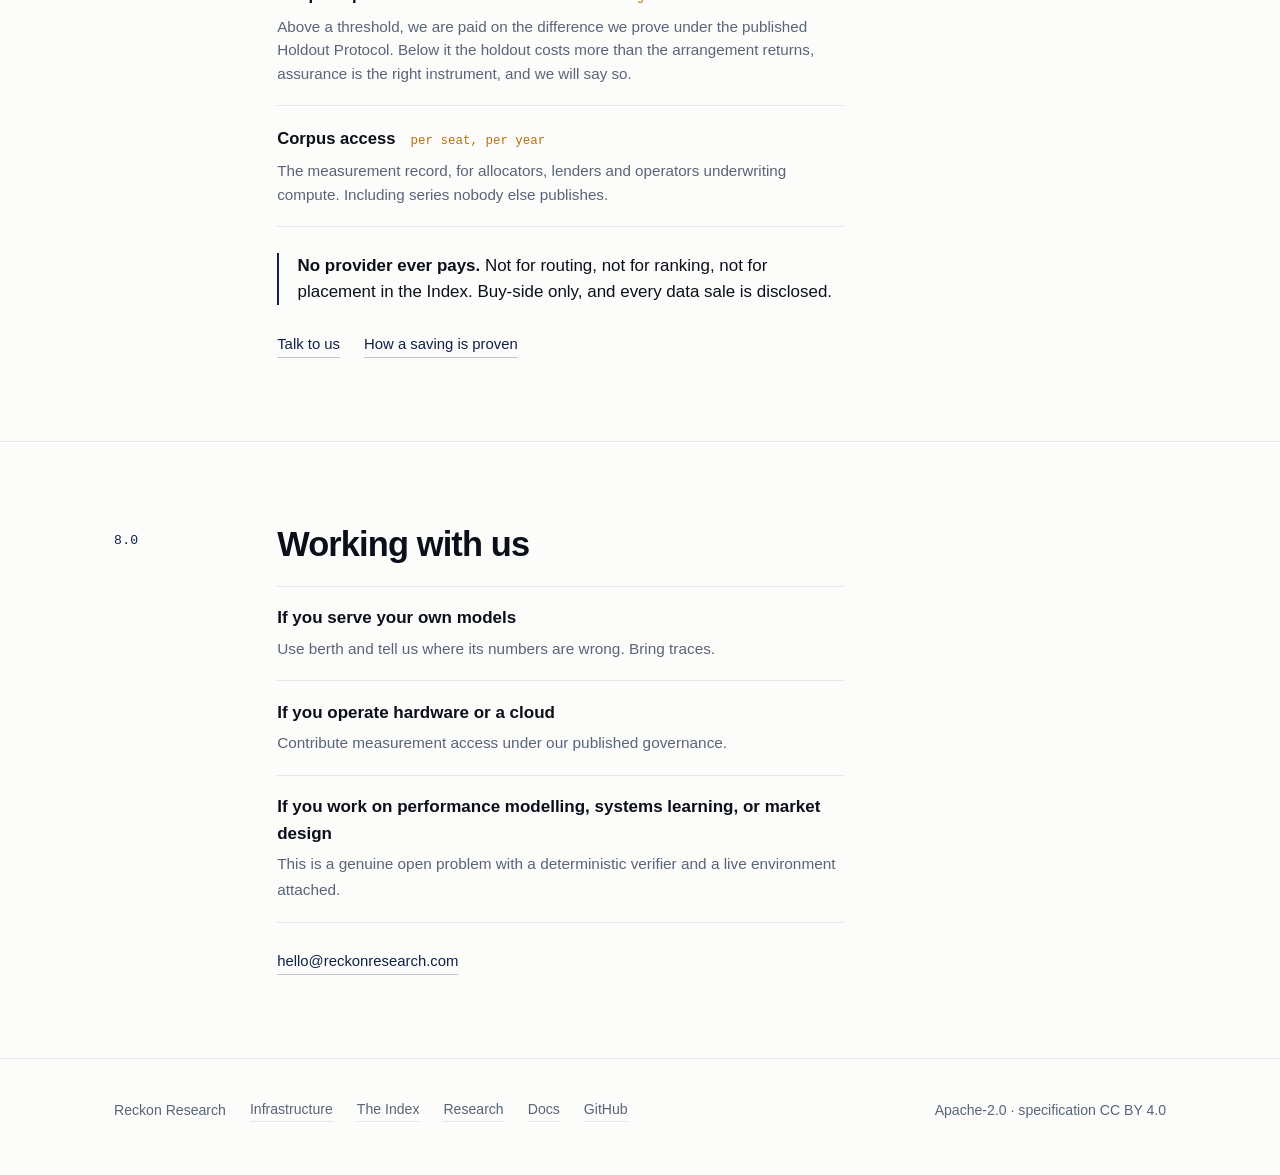
==== commit cfd6ef2a: "Homepage: the 40x named the wrong cause The claim said the same model costs 40x more in one placemen" ====
--- a/index.html
+++ b/index.html
@@ -236,7 +236,6 @@
       <li><a class="link" href="/research/">Research</a></li>
       <li><a class="link" href="/#working-together">Pricing</a></li>
       <li><a class="link" href="https://docs.reckonresearch.com">Docs</a></li>
-      <li><a class="link" href="/about/">About</a></li>
       <li><a class="link" href="/contact/">Contact</a></li>
     </ul>
   </div>
@@ -245,7 +244,7 @@
 <header class="hero">
   <div class="wrap">
     <div>
-    <p class="proof">The same model can cost 40x more in one placement than another</p>
+    <p class="proof">Two workloads. Same model, best hardware for each. 40x apart.</p>
     <h1>Adaptive placement infrastructure for AI inference</h1>
     <p class="sub">To measure what compute produces, and move every workload to where it produces most.</p>
     <div class="cta">
@@ -258,7 +257,7 @@
          same target met. Drawn to scale so the gap is the point rather than
          the numbers. This is the finding, not an illustration of it. -->
     <div class="measure">
-      <p class="measure-head">Two production services &middot; identical weights &middot; identical hardware &middot; same target met</p>
+      <p class="measure-head">Two services &middot; identical weights &middot; each already on its cheapest feasible placement</p>
       <div class="bars">
         <div class="bar">
           <span class="bar-name">Service A</span>
@@ -271,7 +270,7 @@
           <span class="bar-val">$41.86</span>
         </div>
       </div>
-      <p class="measure-note">Cost per million served tokens. Nobody chose this. Neither team could see it.</p>
+      <p class="measure-note">Cost per million served tokens. The difference is workload shape, not hardware. Neither team could see it, because no metric they had was denominated in delivered work.</p>
     </div>
   </div>
 </header>
@@ -282,7 +281,7 @@
     <div class="body">
       <p class="lede ink"><strong>AI is the first trillion-dollar infrastructure that cannot yet state, in a standard unit, what its output costs.</strong></p>
       <p>That spending buys hours. What anyone actually needs is work delivered before a deadline. No standard unit connects the two, so nobody can say what a workload costs, compare two places to run it, or prove a change made anything better.</p>
-      <p class="ink">Every efficiency gain in AI today is unmeasurable. It is why capital cannot tell a good decision from a lucky one, and why the same model can cost 40x more in one placement than another while meeting the same target.</p>
+      <p class="ink">Every efficiency gain in AI today is unmeasurable. It is why capital cannot tell a good decision from a lucky one, and why two teams running the same model, each on the cheapest hardware that meets their target, can be 40x apart on what a delivered token costs them.</p>
       <p class="ink"><strong>We built the missing meter, and the system that acts on what it reads.</strong></p>
     </div>
   </div>
